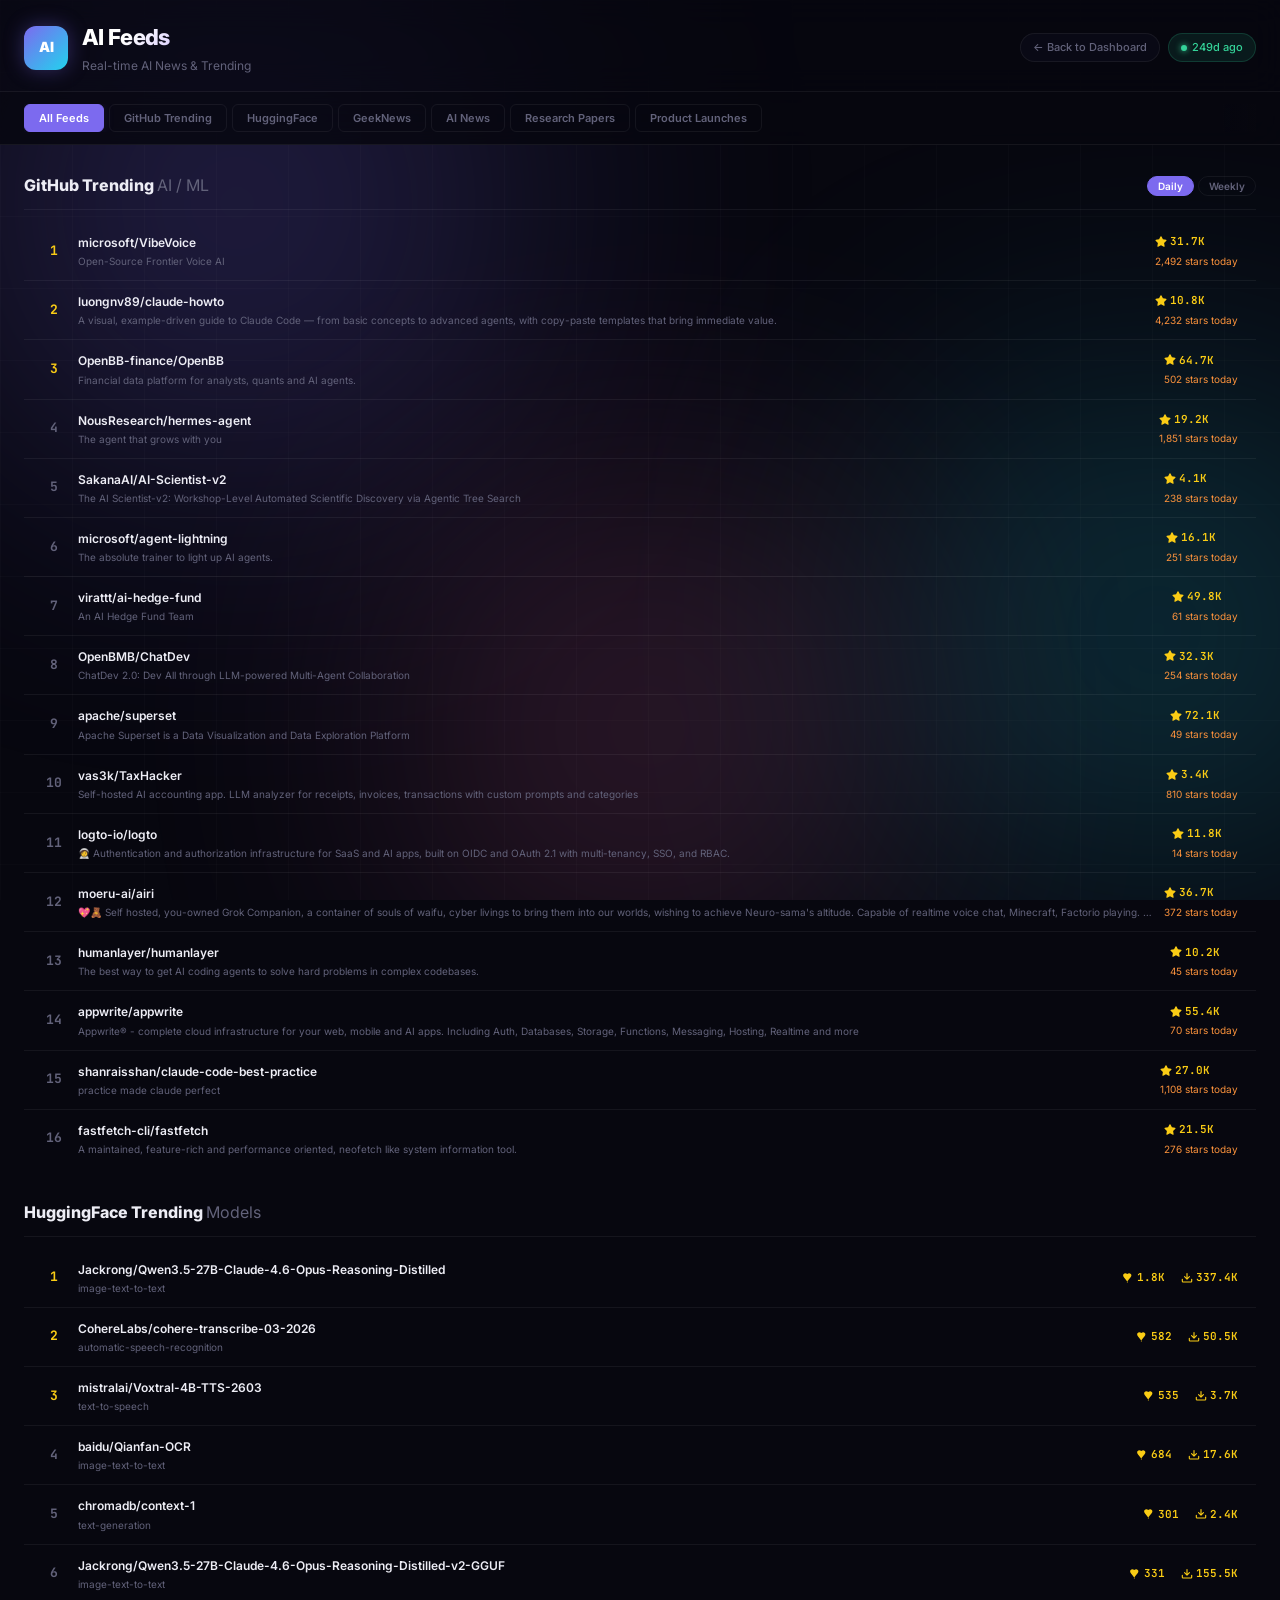
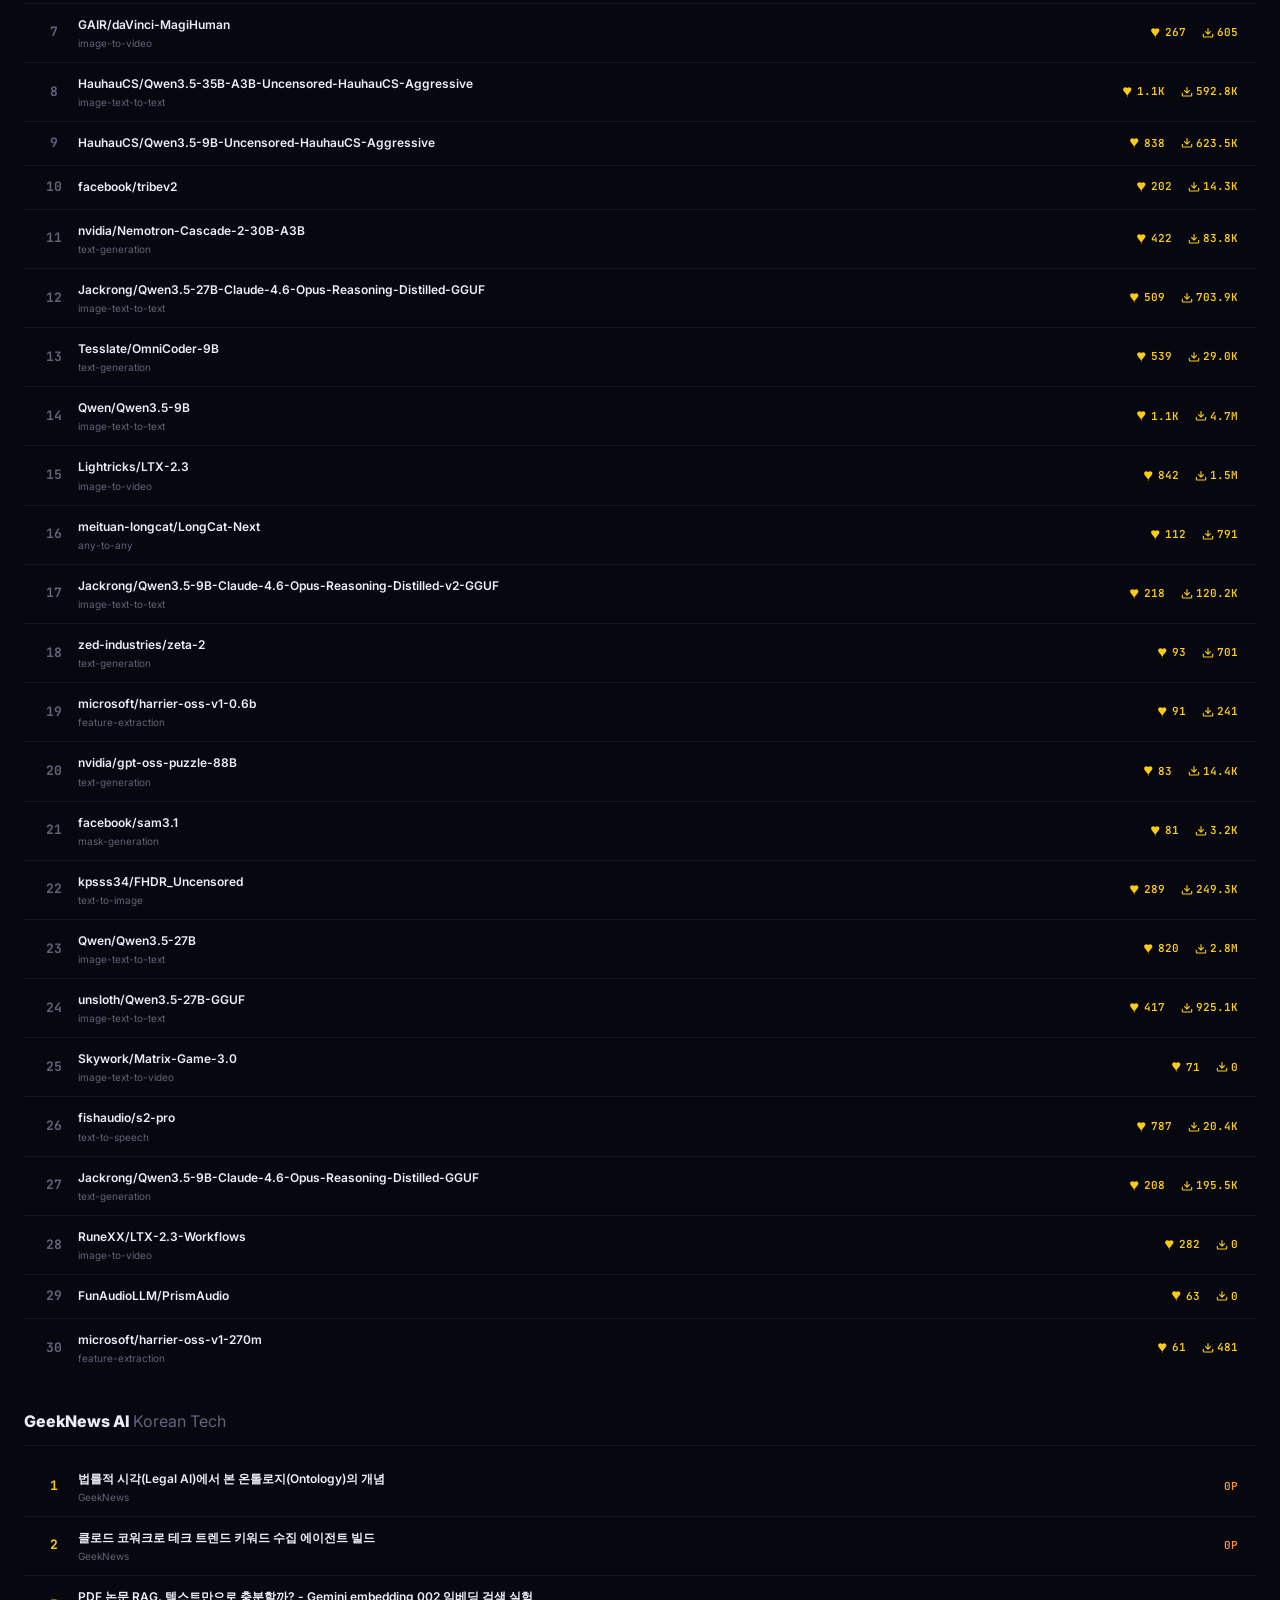
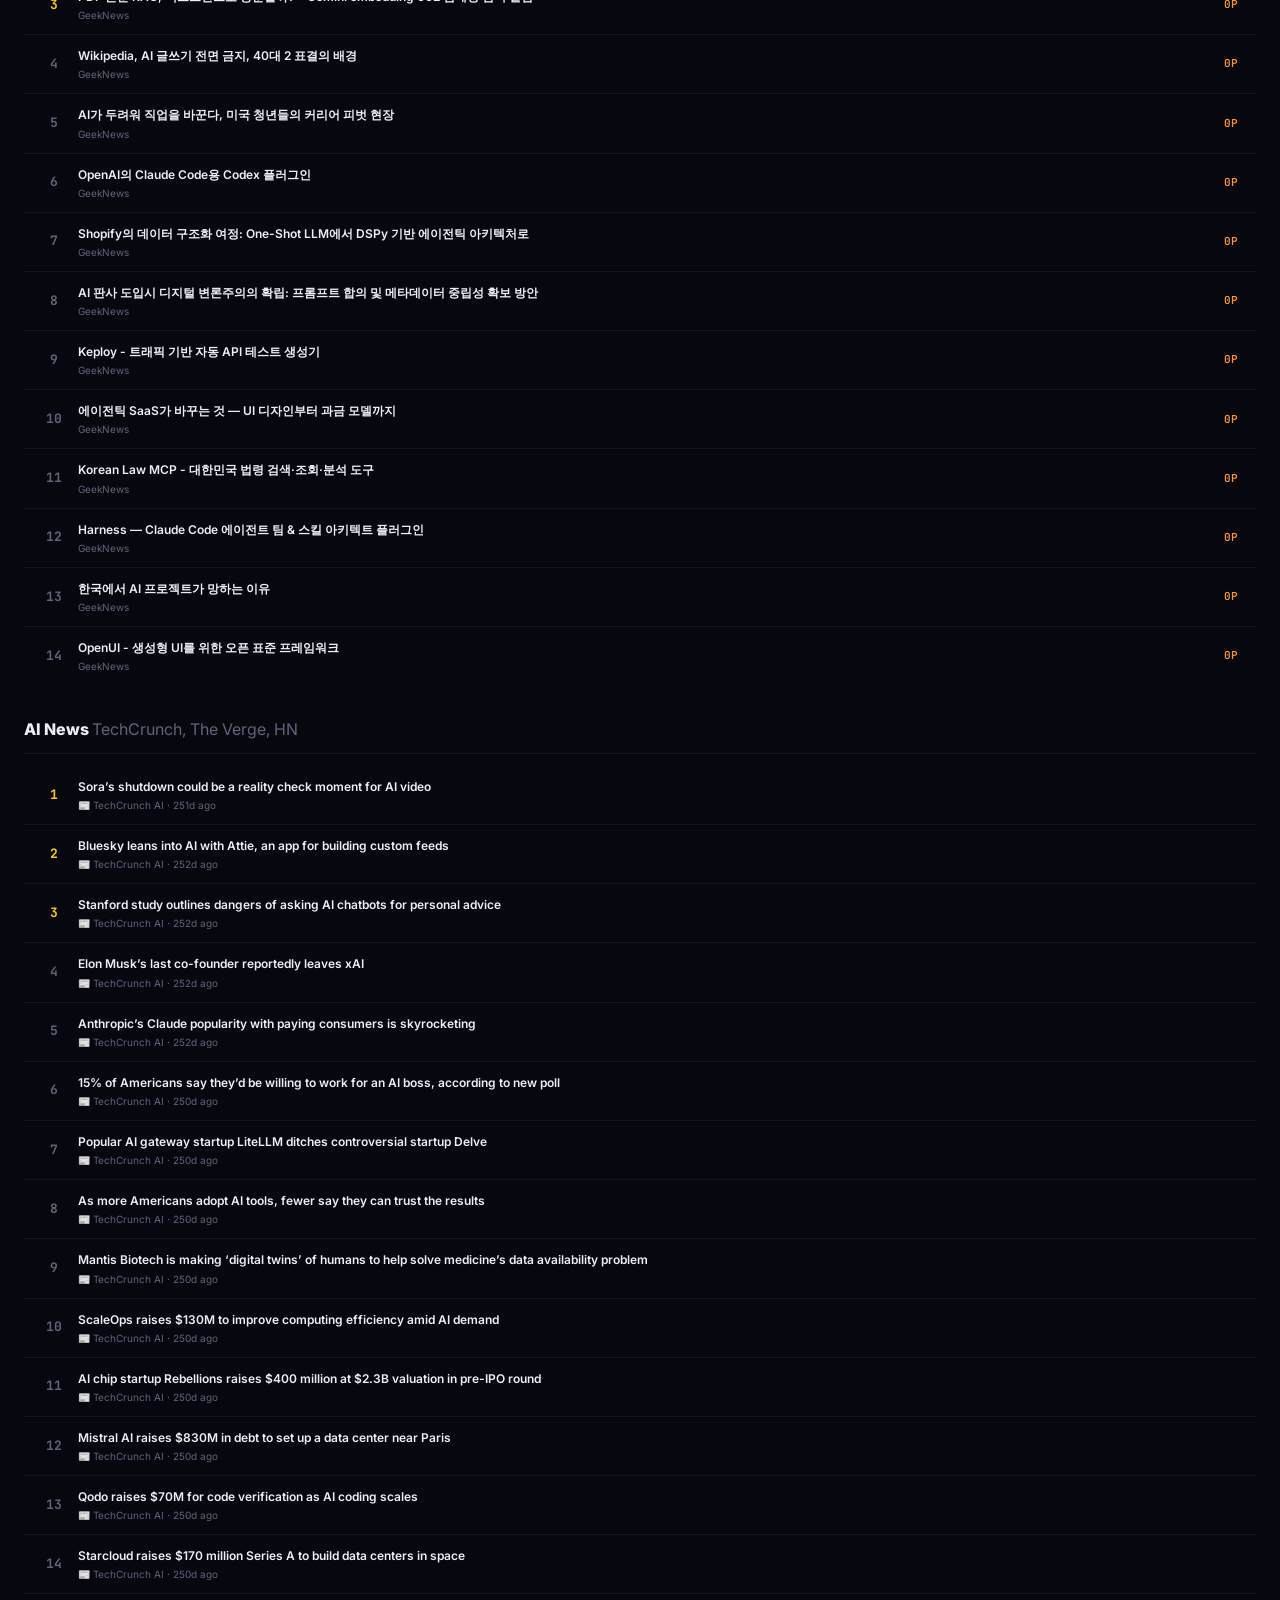
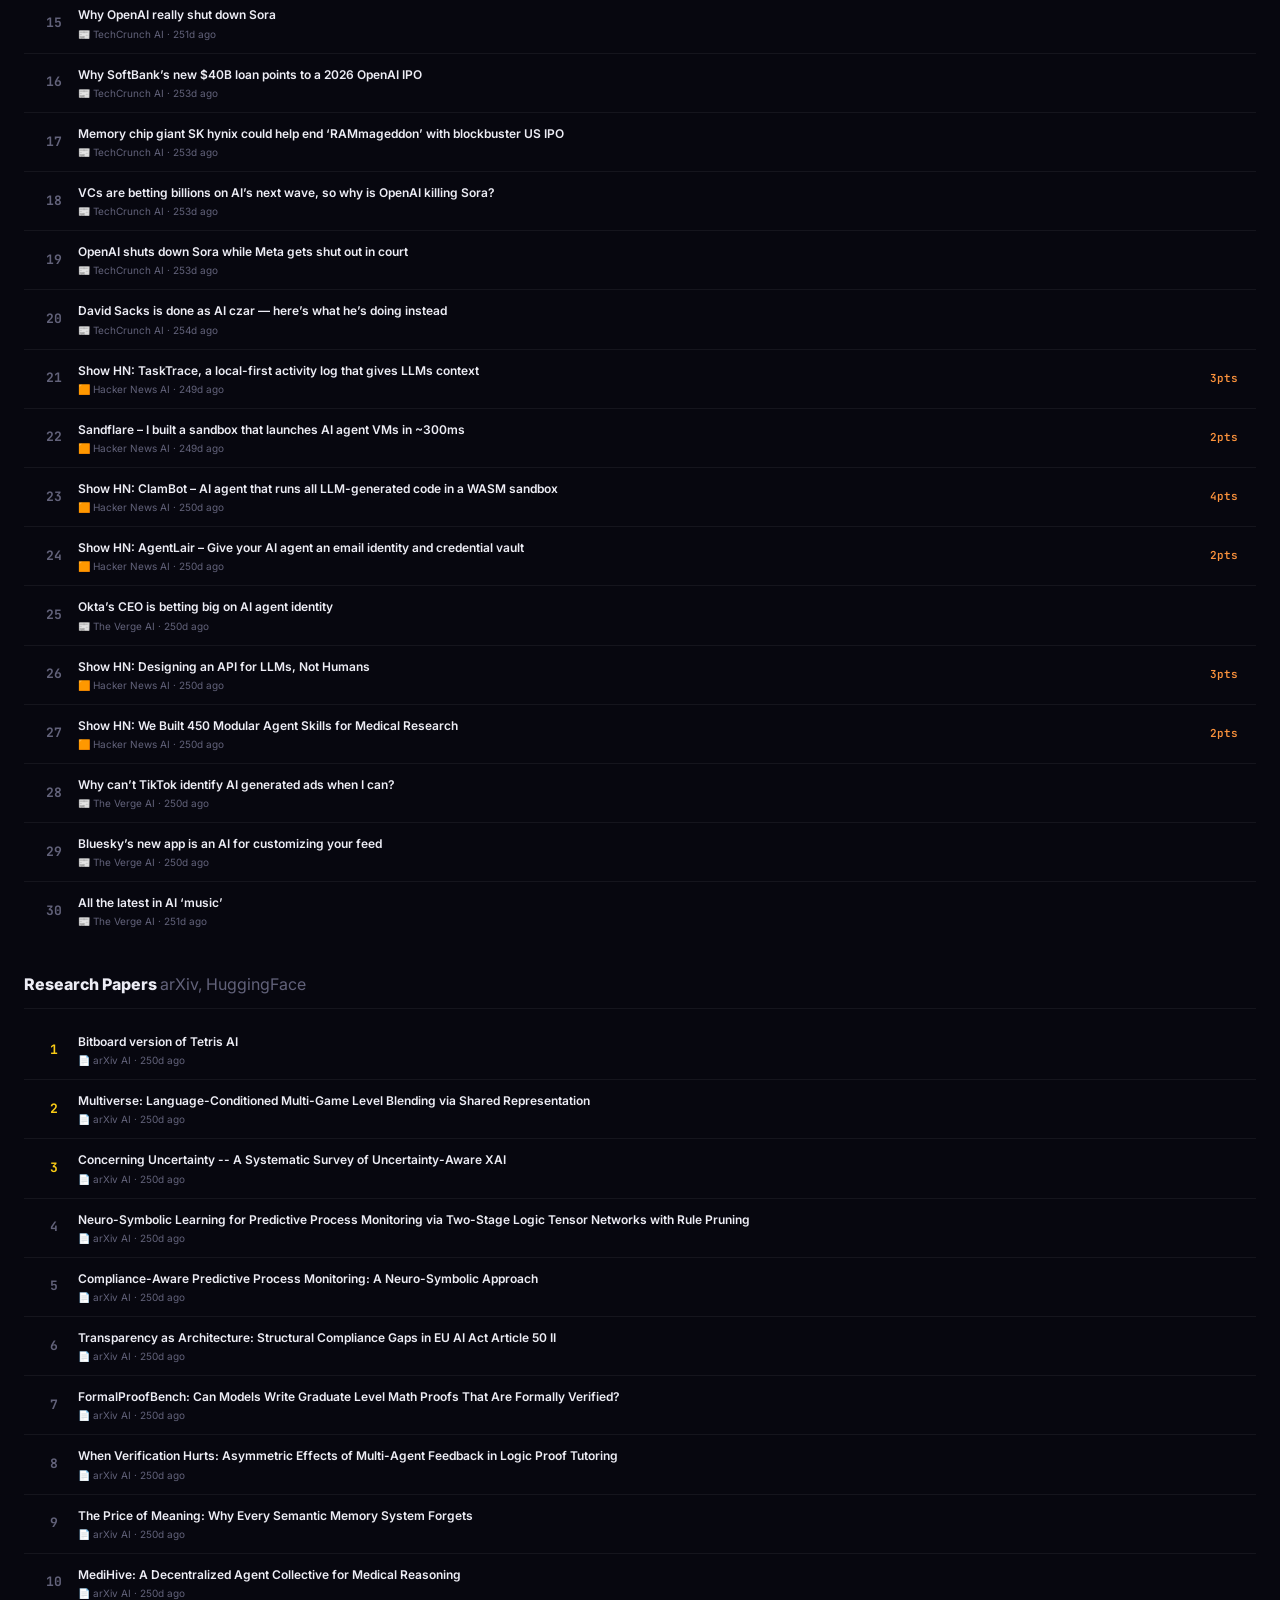
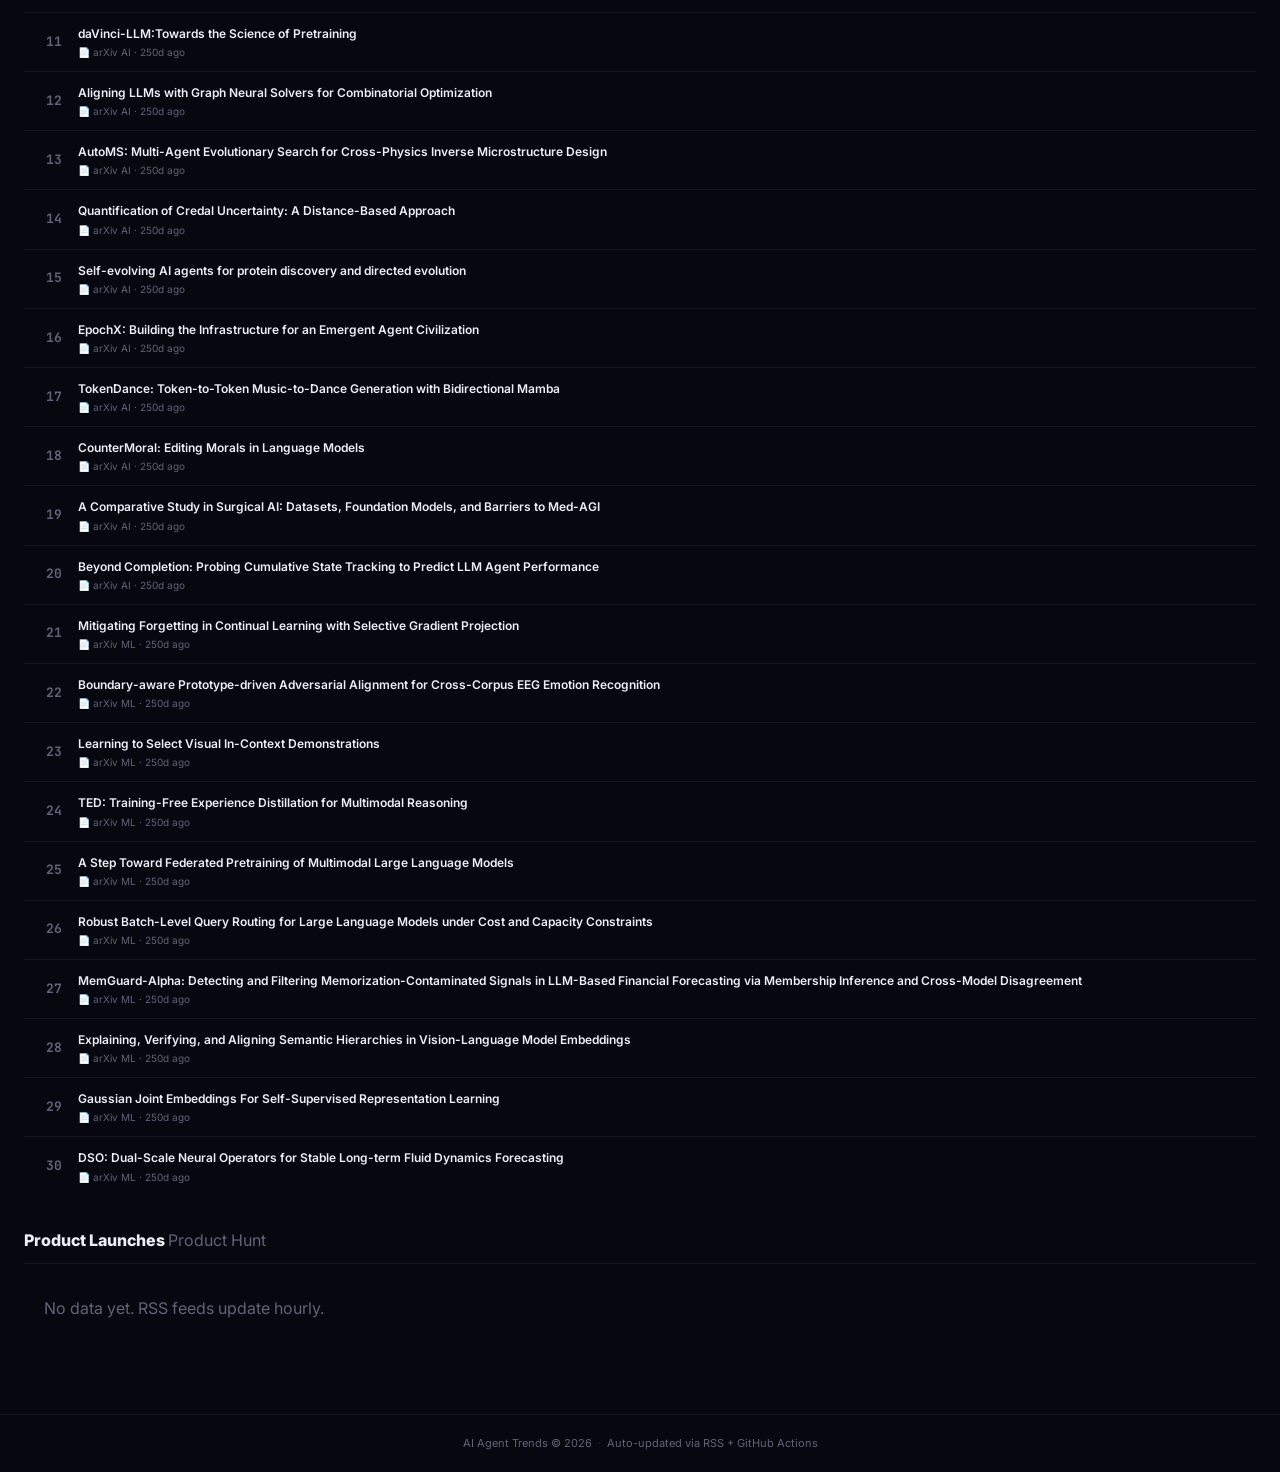
==== docs/feeds.html @ bcf8cc29 "feat: RSS-based real-time updates, feeds page, subtle hover effect 1. Card hover: replace spinning g" ====
<!DOCTYPE html>
<html lang="ko">
<head>
  <meta charset="UTF-8">
  <meta name="viewport" content="width=device-width, initial-scale=1.0">
  <title>AI Feeds — AI Agent Trends</title>
  <link rel="icon" href="data:image/svg+xml,<svg xmlns='http://www.w3.org/2000/svg' viewBox='0 0 100 100'><text y='.9em' font-size='90'>⚡</text></svg>">
  <link rel="preconnect" href="https://fonts.googleapis.com">
  <link rel="preconnect" href="https://fonts.gstatic.com" crossorigin>
  <link href="https://fonts.googleapis.com/css2?family=Inter:wght@400;500;600;700;800;900&family=JetBrains+Mono:wght@400;500;600&display=swap" rel="stylesheet">
  <link rel="stylesheet" href="assets/style.css">
</head>
<body>
  <div class="scroll-progress"></div>
  <div class="bg-effects">
    <div class="orb orb-1"></div>
    <div class="orb orb-2"></div>
    <div class="orb orb-3"></div>
    <div class="grid-overlay"></div>
  </div>

  <header class="header">
    <div class="container">
      <div class="header-inner">
        <div class="logo-group">
          <a href="./" style="text-decoration:none;display:flex;align-items:center;gap:14px">
            <div class="logo-mark"><span>AI</span></div>
            <div>
              <h1 class="logo-text">AI Feeds</h1>
              <p class="logo-sub">Real-time AI News & Trending</p>
            </div>
          </a>
        </div>
        <div class="header-badges">
          <a href="./" class="badge badge-source" style="text-decoration:none">← Back to Dashboard</a>
          <span class="badge badge-live" id="lastUpdated"><span class="live-dot"></span>Loading...</span>
        </div>
      </div>
    </div>
  </header>

  <!-- Feed Filter -->
  <section class="filter-section">
    <div class="container">
      <div class="filter-bar">
        <div class="tabs-wrap" id="feedTabs">
          <button class="tab active" data-feed="all">All Feeds</button>
          <button class="tab" data-feed="github">GitHub Trending</button>
          <button class="tab" data-feed="hf">HuggingFace</button>
          <button class="tab" data-feed="geeknews">GeekNews</button>
          <button class="tab" data-feed="news">AI News</button>
          <button class="tab" data-feed="research">Research Papers</button>
          <button class="tab" data-feed="launches">Product Launches</button>
        </div>
      </div>
    </div>
  </section>

  <main class="main-section">
    <div class="container">
      <!-- GitHub Section -->
      <section class="feed-page-section" id="sec-github">
        <div class="feed-page-header">
          <h2>GitHub Trending <span style="color:var(--text-3);font-weight:400">AI / ML</span></h2>
          <div class="feed-toggle">
            <button class="feed-btn active" id="fpGhDaily">Daily</button>
            <button class="feed-btn" id="fpGhWeekly">Weekly</button>
          </div>
        </div>
        <div class="feed-page-list" id="fpGithub"></div>
      </section>

      <!-- HuggingFace Section -->
      <section class="feed-page-section" id="sec-hf">
        <div class="feed-page-header">
          <h2>HuggingFace Trending <span style="color:var(--text-3);font-weight:400">Models</span></h2>
        </div>
        <div class="feed-page-list" id="fpHF"></div>
      </section>

      <!-- GeekNews Section -->
      <section class="feed-page-section" id="sec-geeknews">
        <div class="feed-page-header">
          <h2>GeekNews AI <span style="color:var(--text-3);font-weight:400">Korean Tech</span></h2>
        </div>
        <div class="feed-page-list" id="fpGeekNews"></div>
      </section>

      <!-- RSS: AI News -->
      <section class="feed-page-section" id="sec-news">
        <div class="feed-page-header">
          <h2>AI News <span style="color:var(--text-3);font-weight:400">TechCrunch, The Verge, HN</span></h2>
        </div>
        <div class="feed-page-list" id="fpNews"></div>
      </section>

      <!-- RSS: Research Papers -->
      <section class="feed-page-section" id="sec-research">
        <div class="feed-page-header">
          <h2>Research Papers <span style="color:var(--text-3);font-weight:400">arXiv, HuggingFace</span></h2>
        </div>
        <div class="feed-page-list" id="fpResearch"></div>
      </section>

      <!-- RSS: Product Launches -->
      <section class="feed-page-section" id="sec-launches">
        <div class="feed-page-header">
          <h2>Product Launches <span style="color:var(--text-3);font-weight:400">Product Hunt</span></h2>
        </div>
        <div class="feed-page-list" id="fpLaunches"></div>
      </section>
    </div>
  </main>

  <footer class="footer">
    <div class="container">
      <div class="footer-inner">
        <span>AI Agent Trends &copy; 2026</span>
        <span class="footer-sep">&middot;</span>
        <span>Auto-updated via RSS + GitHub Actions</span>
      </div>
    </div>
  </footer>

  <script src="assets/feeds.js"></script>
</body>
</html>
---- docs/assets/style.css ----
/* =============================================
   AI Agent Trends — 2026 Dashboard v3
   ============================================= */

:root {
  --bg:         #07070f;
  --bg-glass:   rgba(14, 14, 28, .6);
  --bg-card:    rgba(16, 16, 32, .55);
  --bg-card-h:  rgba(24, 24, 48, .65);
  --bg-surface: rgba(20, 20, 40, .5);
  --border:     rgba(255,255,255,.06);
  --border-h:   rgba(255,255,255,.13);
  --text:       #ededf5;
  --text-2:     #a0a0bb;
  --text-3:     #62627a;
  --accent:     #7c6aef;
  --accent-l:   #a78bfa;
  --accent-dim: rgba(124,106,239,.12);
  --cyan:       #22d3ee;
  --cyan-dim:   rgba(34,211,238,.10);
  --green:      #34d399;
  --green-dim:  rgba(52,211,153,.10);
  --orange:     #fb923c;
  --orange-dim: rgba(251,146,60,.10);
  --pink:       #f472b6;
  --pink-dim:   rgba(244,114,182,.10);
  --yellow:     #facc15;
  --red:        #f87171;
  --blue:       #60a5fa;
  --blue-dim:   rgba(96,165,250,.10);
  --blur:       16px;
  --r:          14px;
  --r-sm:       10px;
  --r-xs:       6px;
  --shadow:     0 8px 32px rgba(0,0,0,.35);
  --shadow-xl:  0 20px 60px rgba(0,0,0,.5);
  --ease:       cubic-bezier(.4,0,.2,1);
}

*,*::before,*::after { margin:0; padding:0; box-sizing:border-box }

body {
  font-family:'Inter',-apple-system,BlinkMacSystemFont,'Segoe UI',sans-serif;
  background:var(--bg); color:var(--text); line-height:1.6;
  -webkit-font-smoothing:antialiased;
  overflow-x:hidden;
}

.container { max-width:1360px; margin:0 auto; padding:0 24px }

/* ---- Ambient Background ---- */
.bg-effects { position:fixed; inset:0; z-index:0; pointer-events:none; overflow:hidden }
.orb {
  position:absolute; border-radius:50%; filter:blur(140px); opacity:.25;
  animation:float 25s ease-in-out infinite;
}
.orb-1 { width:550px; height:550px; background:#7c6aef; top:-8%; left:-3% }
.orb-2 { width:450px; height:450px; background:#22d3ee; top:45%; right:-8%; animation-delay:-9s }
.orb-3 { width:400px; height:400px; background:#f472b6; bottom:-3%; left:35%; animation-delay:-16s }
@keyframes float {
  0%,100% { transform:translate(0,0) scale(1) }
  33% { transform:translate(25px,-35px) scale(1.04) }
  66% { transform:translate(-18px,25px) scale(.96) }
}
.grid-overlay {
  position:absolute; inset:0;
  background-image:
    linear-gradient(rgba(255,255,255,.015) 1px,transparent 1px),
    linear-gradient(90deg,rgba(255,255,255,.015) 1px,transparent 1px);
  background-size:72px 72px;
}

/* ---- Header ---- */
.header {
  position:relative; z-index:10; padding:20px 0 16px;
  border-bottom:1px solid var(--border);
  background:rgba(7,7,15,.7); backdrop-filter:blur(var(--blur));
}
.header-inner { display:flex; align-items:center; justify-content:space-between; flex-wrap:wrap; gap:14px }
.logo-group { display:flex; align-items:center; gap:14px }
.logo-mark {
  width:44px; height:44px; border-radius:12px;
  background:linear-gradient(135deg,var(--accent),var(--cyan));
  display:grid; place-items:center;
  font-weight:900; font-size:14px; color:#fff;
  box-shadow:0 0 20px rgba(124,106,239,.35);
}
.logo-text {
  font-size:22px; font-weight:800; letter-spacing:-.03em;
  background:linear-gradient(135deg,#fff 30%,var(--accent-l));
  -webkit-background-clip:text; -webkit-text-fill-color:transparent; background-clip:text;
}
.logo-sub { font-size:12px; color:var(--text-3); margin-top:1px }
.header-right { display:flex; flex-direction:column; align-items:flex-end; gap:8px }
.header-stats { display:flex; gap:16px }
.h-stat { font-size:11px; color:var(--text-3) }
.h-stat-n {
  font-family:'JetBrains Mono',monospace; font-weight:700; font-size:14px;
  color:var(--text); margin-right:2px;
}
.header-badges { display:flex; gap:8px; flex-wrap:wrap }
.badge {
  display:inline-flex; align-items:center; gap:5px;
  padding:5px 12px; border-radius:16px; font-size:11px; font-weight:500;
  border:1px solid var(--border);
}
.badge-live { background:var(--green-dim); color:var(--green); border-color:rgba(52,211,153,.18) }
.badge-source { background:var(--bg-glass); color:var(--text-3) }
.live-dot { width:6px; height:6px; border-radius:50%; background:var(--green); box-shadow:0 0 6px var(--green); animation:pulse 2s infinite }
@keyframes pulse { 0%,100%{opacity:1} 50%{opacity:.3} }

/* ---- Stats (inline compact) ---- */
.stats-section { position:relative; z-index:10; padding:16px 0 0 }
.stats-grid { display:flex; gap:8px; flex-wrap:wrap }
.stat-card {
  background:var(--bg-glass); backdrop-filter:blur(var(--blur));
  border:1px solid var(--border); border-radius:var(--r-sm);
  padding:10px 16px; display:flex; align-items:center; gap:10px;
  transition:border-color .2s var(--ease);
}
.stat-card:hover { border-color:var(--border-h) }
.stat-icon {
  width:28px; height:28px; border-radius:7px;
  display:grid; place-items:center;
  background:var(--accent-dim); color:var(--accent-l); flex-shrink:0;
}
.stat-icon svg { width:14px; height:14px }
.star-icon { background:var(--orange-dim); color:var(--orange) }
.cat-icon { background:var(--cyan-dim); color:var(--cyan) }
.trend-icon { background:var(--pink-dim); color:var(--pink) }
.stat-number {
  font-size:18px; font-weight:800;
  font-family:'JetBrains Mono',monospace;
  color:var(--text);
}
.stat-label { font-size:10px; color:var(--text-3); text-transform:uppercase; letter-spacing:.3px }

/* ---- Highlights + Topics ---- */
.highlights-section { position:relative; z-index:10; padding:20px 0 8px }

.topic-pills {
  display:flex; gap:6px; flex-wrap:wrap; margin-bottom:14px;
}
.topic-pill {
  padding:5px 12px; border-radius:14px;
  background:var(--bg-glass); border:1px solid var(--border);
  font-size:11px; font-weight:600; color:var(--text-2);
  cursor:pointer; transition:all .15s var(--ease);
  text-decoration:none;
}
.topic-pill:hover { background:var(--accent-dim); color:var(--accent-l); border-color:rgba(124,106,239,.3) }
.topic-pill .pill-hash { color:var(--accent-l); margin-right:2px }

.highlights-grid {
  display:grid; grid-template-columns:repeat(auto-fill,minmax(260px,1fr)); gap:8px;
}
.highlight-card {
  display:flex; align-items:center; gap:12px;
  padding:12px 16px; background:var(--bg-card); border:1px solid var(--border);
  border-radius:var(--r-sm); text-decoration:none; color:inherit;
  transition:all .2s var(--ease); position:relative; overflow:hidden;
}
.highlight-card::before {
  content:''; position:absolute; left:0; top:0; bottom:0; width:3px;
  border-radius:0 2px 2px 0;
}
.highlight-card.hl-hot::before { background:var(--orange) }
.highlight-card.hl-new::before { background:var(--green) }
.highlight-card.hl-surge::before { background:var(--accent) }
.highlight-card:hover { background:var(--bg-card-h); border-color:var(--border-h); transform:translateY(-1px) }
.hl-icon {
  width:36px; height:36px; border-radius:8px;
  display:grid; place-items:center; font-size:18px; flex-shrink:0;
}
.hl-hot .hl-icon { background:var(--orange-dim) }
.hl-new .hl-icon { background:var(--green-dim) }
.hl-surge .hl-icon { background:var(--accent-dim) }
.hl-info { flex:1; min-width:0 }
.hl-title { font-size:12px; font-weight:700; white-space:nowrap; overflow:hidden; text-overflow:ellipsis }
.hl-sub { font-size:10px; color:var(--text-3); margin-top:1px }
.hl-stat {
  font-family:'JetBrains Mono',monospace; font-size:11px;
  font-weight:700; white-space:nowrap; flex-shrink:0;
}
.hl-stat.hot { color:var(--orange) }
.hl-stat.green { color:var(--green) }

/* Freshness indicator */
.freshness { display:inline-block; width:6px; height:6px; border-radius:50%; margin-right:3px; vertical-align:middle }
.freshness-hot { background:var(--green); box-shadow:0 0 4px var(--green) }
.freshness-warm { background:var(--yellow) }
.freshness-cold { background:var(--text-3) }

/* ---- Filter Bar ---- */
.filter-section {
  position:sticky; top:0; z-index:100;
  padding:12px 0; background:rgba(7,7,15,.82);
  backdrop-filter:blur(20px); border-bottom:1px solid var(--border);
}
.filter-bar { display:flex; align-items:center; gap:10px; position:relative }
.filter-bar::after {
  content:''; position:absolute; right:0; top:0; bottom:0; width:36px;
  background:linear-gradient(90deg,transparent,rgba(7,7,15,.82));
  pointer-events:none; z-index:1;
}
.search-wrap { position:relative; flex:0 0 220px }
.search-icon {
  position:absolute; left:10px; top:50%; transform:translateY(-50%);
  width:15px; height:15px; color:var(--text-3); pointer-events:none;
}
.search-wrap input {
  width:100%; padding:8px 12px 8px 34px;
  background:var(--bg-glass); border:1px solid var(--border); border-radius:var(--r-xs);
  color:var(--text); font-size:12px; font-family:inherit; outline:none;
  transition:border-color .2s var(--ease), box-shadow .2s var(--ease);
}
.search-wrap input:focus { border-color:var(--accent); box-shadow:0 0 0 2px var(--accent-dim) }
.search-wrap input::placeholder { color:var(--text-3) }

.sort-select {
  padding:8px 28px 8px 10px;
  background:var(--bg-glass) url("data:image/svg+xml,%3Csvg xmlns='http://www.w3.org/2000/svg' width='10' height='10' viewBox='0 0 24 24' fill='none' stroke='%239898b8' stroke-width='2.5'%3E%3Cpath d='m6 9 6 6 6-6'/%3E%3C/svg%3E") no-repeat right 8px center;
  border:1px solid var(--border); border-radius:var(--r-xs);
  color:var(--text-2); font-size:11px; font-weight:600; font-family:inherit;
  cursor:pointer; appearance:none; -webkit-appearance:none;
  transition:border-color .2s var(--ease); flex-shrink:0;
}
.sort-select:focus { border-color:var(--accent); outline:none }
.sort-select option { background:var(--bg); color:var(--text) }

.tabs-wrap {
  display:flex; gap:5px; overflow-x:auto; flex:1;
  scrollbar-width:none; -ms-overflow-style:none; padding-right:36px;
}
.tabs-wrap::-webkit-scrollbar { display:none }
.tab {
  padding:6px 14px; background:transparent;
  border:1px solid var(--border); border-radius:var(--r-xs);
  color:var(--text-3); font-size:11px; font-weight:600; font-family:inherit;
  cursor:pointer; white-space:nowrap; transition:all .2s var(--ease);
}
.tab:hover { background:var(--bg-glass); color:var(--text-2); border-color:var(--border-h) }
.tab.active {
  background:var(--accent); color:#fff; border-color:var(--accent);
  box-shadow:0 0 12px var(--accent-dim);
}

/* ---- Tool Cards ---- */
.main-section { position:relative; z-index:10; padding:28px 0 40px }
.tools-grid {
  display:grid; grid-template-columns:repeat(auto-fill,minmax(300px,1fr)); gap:10px;
}
.tool-card {
  background:var(--bg-card); backdrop-filter:blur(var(--blur));
  border:1px solid var(--border); border-radius:var(--r-sm);
  padding:16px 18px; cursor:pointer; position:relative; overflow:hidden;
  transition:all .25s var(--ease);
  display:flex; flex-direction:column;
}
.tool-card::before {
  content:''; position:absolute; top:0; left:0; right:0; height:2px;
  background:linear-gradient(90deg,var(--accent),var(--cyan));
  opacity:0; transition:opacity .25s var(--ease);
}
.tool-card:hover {
  border-color:var(--border-h); transform:translateY(-3px); box-shadow:var(--shadow);
}
.tool-card:hover::before { opacity:1 }

.card-top { display:flex; align-items:center; justify-content:space-between; margin-bottom:8px }
.card-cat {
  display:inline-flex; align-items:center; gap:4px;
  padding:3px 9px; border-radius:14px; font-size:10px; font-weight:600; letter-spacing:.2px;
}
.card-score {
  font-family:'JetBrains Mono',monospace; font-size:11px; font-weight:700;
  padding:2px 8px; border-radius:14px;
}
.s-high { background:var(--green-dim); color:var(--green) }
.s-mid { background:var(--orange-dim); color:var(--orange) }
.s-low { background:var(--cyan-dim); color:var(--cyan) }

.card-name { font-size:15px; font-weight:800; letter-spacing:-.01em; margin-bottom:4px }
.card-desc {
  font-size:12px; color:var(--text-2); line-height:1.55;
  display:-webkit-box; -webkit-line-clamp:3; -webkit-box-orient:vertical; overflow:hidden;
  margin-bottom:12px; flex:1;
}
.card-pricing {
  font-size:10px; color:var(--green); margin-bottom:8px;
  font-family:'JetBrains Mono',monospace; font-weight:500;
  padding:4px 8px; background:var(--green-dim); border-radius:var(--r-xs);
  display:inline-block;
}
.card-meta { display:flex; align-items:center; gap:10px; margin-bottom:10px; flex-wrap:wrap }
.meta-item {
  display:inline-flex; align-items:center; gap:3px;
  font-size:11px; color:var(--text-3);
}
.meta-item svg { width:12px; height:12px }
.meta-item.stars-item { color:var(--yellow); font-weight:600 }
.card-tags { display:flex; flex-wrap:wrap; gap:4px }
.tag {
  padding:2px 8px; border-radius:14px;
  background:rgba(255,255,255,.04); border:1px solid rgba(255,255,255,.04);
  font-size:10px; color:var(--text-3);
}

/* Card has-article indicator */
.card-article-dot {
  width:5px; height:5px; border-radius:50%; background:var(--accent-l);
  display:inline-block; margin-left:5px; vertical-align:middle;
  box-shadow:0 0 6px var(--accent);
}

/* ---- Category Colors ---- */
.cat-coding-agents { background:var(--accent-dim); color:var(--accent-l) }
.cat-nocode-builders { background:var(--green-dim); color:var(--green) }
.cat-workflow-automation { background:var(--orange-dim); color:var(--orange) }
.cat-image-generation { background:var(--pink-dim); color:var(--pink) }
.cat-local-llm { background:var(--blue-dim); color:var(--blue) }
.cat-agent-frameworks { background:rgba(251,146,60,.10); color:var(--orange) }
.cat-browser-automation { background:var(--cyan-dim); color:var(--cyan) }
.cat-ai-protocols { background:rgba(250,204,21,.10); color:var(--yellow) }
.cat-observability { background:rgba(168,85,247,.10); color:#c084fc }
.cat-video-generation { background:rgba(239,68,68,.10); color:#f87171 }
.cat-cloud-ai-ide { background:rgba(96,165,250,.10); color:var(--blue) }
.cat-voice-music-ai { background:rgba(52,211,153,.10); color:var(--green) }
.cat-ai-search { background:rgba(251,191,36,.10); color:#fbbf24 }
.cat-design-ai { background:var(--pink-dim); color:var(--pink) }

/* ---- Trending Feeds ---- */
.feed-section { position:relative; z-index:10; padding:0 0 48px }
.feed-columns { display:grid; grid-template-columns:1fr 1fr; gap:14px }
.feed-columns.three-col { grid-template-columns:1fr 1fr 1fr }
.feed-column {
  background:var(--bg-glass); backdrop-filter:blur(var(--blur));
  border:1px solid var(--border); border-radius:var(--r); overflow:hidden;
}
.feed-header {
  display:flex; align-items:center; justify-content:space-between;
  padding:14px 18px; border-bottom:1px solid var(--border);
}
.feed-header h2 { font-size:14px; font-weight:700 }
.feed-toggle { display:flex; gap:4px }
.feed-btn {
  padding:3px 10px; border-radius:10px; border:1px solid var(--border);
  background:transparent; color:var(--text-3); font-size:10px; font-weight:600;
  font-family:inherit; cursor:pointer; transition:all .15s var(--ease);
}
.feed-btn:hover { background:var(--bg-surface); color:var(--text-2) }
.feed-btn.active { background:var(--accent); color:#fff; border-color:var(--accent) }
.feed-badge {
  padding:3px 9px; border-radius:14px;
  background:var(--accent-dim); color:var(--accent-l);
  font-size:10px; font-weight:600;
}
.feed-list { max-height:480px; overflow-y:auto; scrollbar-width:thin; scrollbar-color:var(--border) transparent }
.feed-list::-webkit-scrollbar { width:3px }
.feed-list::-webkit-scrollbar-thumb { background:var(--border); border-radius:3px }
.feed-item {
  display:flex; align-items:center; gap:12px;
  padding:11px 18px; border-bottom:1px solid var(--border);
  text-decoration:none; color:inherit; transition:background .15s var(--ease);
}
.feed-item:last-child { border-bottom:none }
.feed-item:hover { background:rgba(255,255,255,.025) }
.feed-rank {
  font-family:'JetBrains Mono',monospace;
  font-size:13px; font-weight:700; color:var(--text-3);
  min-width:24px; text-align:center;
}
.feed-rank.gold { color:var(--yellow) }
.feed-info { flex:1; min-width:0 }
.feed-name { font-size:12px; font-weight:600; white-space:nowrap; overflow:hidden; text-overflow:ellipsis }
.feed-desc { font-size:10px; color:var(--text-3); white-space:nowrap; overflow:hidden; text-overflow:ellipsis; margin-top:1px }
.feed-stat {
  font-family:'JetBrains Mono',monospace;
  font-size:11px; font-weight:600; color:var(--yellow); white-space:nowrap;
  display:flex; align-items:center; gap:3px;
}
.feed-stat svg { width:11px; height:11px }

/* Category Trending */
.cat-trending-section { margin-top:20px }
.cat-trending-group { margin-bottom:14px }
.cat-trending-title {
  font-size:13px; font-weight:700; margin-bottom:8px;
  display:flex; align-items:center; gap:8px;
}
.cat-trending-list { display:grid; grid-template-columns:repeat(auto-fill,minmax(340px,1fr)); gap:6px }

/* ---- Modal ---- */
.modal-backdrop {
  position:fixed; inset:0; z-index:1000;
  background:rgba(0,0,0,.65); backdrop-filter:blur(6px);
  display:flex; align-items:flex-end; justify-content:center;
  opacity:0; pointer-events:none; transition:opacity .25s var(--ease);
}
.modal-backdrop.open { opacity:1; pointer-events:auto }
.modal-backdrop.open .modal-sheet { transform:translateY(0) }
.modal-sheet {
  background:linear-gradient(180deg,rgba(16,16,32,.97),rgba(10,10,22,.98));
  backdrop-filter:blur(32px);
  border:1px solid var(--border); border-radius:20px 20px 0 0;
  width:100%; max-width:780px; max-height:88vh; overflow-y:auto;
  position:relative; transform:translateY(100%);
  transition:transform .35s var(--ease);
  scrollbar-width:thin; scrollbar-color:var(--border) transparent;
}
.modal-handle { width:36px; height:3px; border-radius:2px; background:var(--border-h); margin:10px auto 0 }
.modal-x {
  position:absolute; top:14px; right:14px;
  width:32px; height:32px; border-radius:50%;
  background:var(--bg-surface); border:1px solid var(--border);
  color:var(--text-3); cursor:pointer;
  display:grid; place-items:center;
  transition:all .15s var(--ease); z-index:10;
}
.modal-x svg { width:16px; height:16px }
.modal-x:hover { background:var(--border-h); color:var(--text) }
.modal-body { padding:24px 28px 36px }
.modal-title { font-size:24px; font-weight:900; letter-spacing:-.02em; margin-bottom:6px }
.modal-desc { font-size:13px; color:var(--text-2); line-height:1.6 }
.modal-links { display:flex; gap:8px; margin:16px 0 20px; flex-wrap:wrap }
.m-link {
  display:inline-flex; align-items:center; gap:6px;
  padding:8px 16px; border-radius:var(--r-xs);
  font-size:12px; font-weight:600; text-decoration:none;
  transition:all .15s var(--ease);
}
.m-link svg { width:14px; height:14px }
.m-link-gh { background:rgba(255,255,255,.06); color:var(--text); border:1px solid var(--border) }
.m-link-gh:hover { background:rgba(255,255,255,.1); border-color:var(--border-h) }
.m-link-web {
  background:linear-gradient(135deg,var(--accent),#6c5ce7);
  color:#fff; border:none; box-shadow:0 2px 12px var(--accent-dim);
}
.m-link-web:hover { filter:brightness(1.1); transform:translateY(-1px) }
.modal-stats-row { display:grid; grid-template-columns:repeat(3,1fr); gap:8px; margin-bottom:20px }
.m-stat {
  background:var(--bg-surface); border-radius:var(--r-xs);
  padding:12px; text-align:center; border:1px solid var(--border);
}
.m-stat-val {
  font-size:18px; font-weight:800;
  font-family:'JetBrains Mono',monospace;
  background:linear-gradient(135deg,#fff,var(--accent-l));
  -webkit-background-clip:text; -webkit-text-fill-color:transparent; background-clip:text;
}
.m-stat-lbl { font-size:10px; color:var(--text-3); margin-top:1px; text-transform:uppercase; letter-spacing:.3px }
.m-section { margin-bottom:20px }
.m-section-title {
  font-size:12px; font-weight:700; color:var(--text-3);
  text-transform:uppercase; letter-spacing:.6px;
  margin-bottom:10px; padding-bottom:7px; border-bottom:1px solid var(--border);
}
.feature-grid { list-style:none; display:grid; grid-template-columns:1fr 1fr; gap:6px }
.feature-grid li {
  font-size:12px; color:var(--text-2); padding:6px 10px 6px 24px;
  position:relative; background:var(--bg-surface); border-radius:var(--r-xs);
  border:1px solid var(--border);
}
.feature-grid li::before {
  content:''; position:absolute; left:10px; top:11px;
  width:6px; height:6px; border-radius:50%; background:var(--green); opacity:.6;
}
.code-block {
  background:#080812; border:1px solid var(--border); border-radius:var(--r-sm);
  padding:14px 16px; overflow-x:auto;
}
.code-block pre {
  font-family:'JetBrains Mono',monospace; font-size:12px;
  color:var(--text-2); line-height:1.7; white-space:pre-wrap; word-break:break-all;
}
.code-block .comment { color:var(--text-3) }
.code-block .cmd { color:var(--cyan) }

/* ---- Mini Benchmark (modal) ---- */
.mini-bench {
  background:var(--bg-surface); border:1px solid var(--border);
  border-radius:var(--r-sm); padding:12px; margin-bottom:8px;
}
.bench-source {
  font-size:10px; color:var(--accent-l); text-decoration:none;
  padding:3px 8px; background:var(--accent-dim); border-radius:10px;
}
.bench-source:hover { background:rgba(124,106,239,.2) }
.bench-table { width:100%; border-collapse:collapse }
.bench-table th {
  text-align:left; padding:6px 10px; font-size:9px; font-weight:700;
  color:var(--text-3); text-transform:uppercase; letter-spacing:.4px;
  border-bottom:1px solid var(--border); background:rgba(0,0,0,.15);
}
.bench-table td { padding:6px 10px; font-size:11px; border-bottom:1px solid var(--border) }
.bench-table tr:last-child td { border-bottom:none }
.bench-table tr:hover td { background:rgba(255,255,255,.015) }
.bench-table .rank-cell { font-family:'JetBrains Mono',monospace; font-weight:700; color:var(--text-3); width:28px }
.bench-table .rank-cell.top { color:var(--yellow) }
.bench-table .score-cell { font-family:'JetBrains Mono',monospace; font-weight:600; color:var(--green) }
.bench-table .org-cell { color:var(--text-3); font-size:10px }

/* ---- Article in Modal ---- */
.article-body { padding-top:16px }
.article-body h2 {
  font-size:16px; font-weight:800; color:var(--text);
  margin:24px 0 10px; padding-top:14px; border-top:1px solid var(--border);
}
.article-body h2:first-child { border-top:none; margin-top:0; padding-top:0 }
.article-body p { font-size:13px; color:var(--text-2); line-height:1.7; margin-bottom:10px }
.article-body strong { color:var(--text); font-weight:600 }
.article-body ul { list-style:none; margin:6px 0 10px }
.article-body li {
  font-size:12px; color:var(--text-2); line-height:1.6;
  padding:3px 0 3px 16px; position:relative;
}
.article-body li::before {
  content:''; position:absolute; left:0; top:10px;
  width:5px; height:5px; border-radius:50%; background:var(--accent); opacity:.5;
}
.article-body pre {
  background:#080812; border:1px solid var(--border); border-radius:var(--r-sm);
  padding:12px 14px; overflow-x:auto; margin:6px 0 10px;
  font-family:'JetBrains Mono',monospace; font-size:11px;
  color:var(--text-2); line-height:1.65;
}
.article-body code {
  font-family:'JetBrains Mono',monospace; font-size:11px;
  background:rgba(255,255,255,.06); padding:1px 5px; border-radius:3px;
  color:var(--cyan);
}
.article-meta {
  display:flex; align-items:center; gap:10px; margin:8px 0 14px;
  padding:10px 0; border-bottom:1px solid var(--border);
}
.article-meta-item { display:flex; align-items:center; gap:3px; font-size:11px; color:var(--text-3) }

/* ---- Footer ---- */
.footer {
  position:relative; z-index:10;
  border-top:1px solid var(--border); padding:20px 0;
}
.footer-inner {
  display:flex; align-items:center; justify-content:center; gap:6px;
  font-size:11px; color:var(--text-3); flex-wrap:wrap;
}
.footer-sep { opacity:.3 }

/* ---- Utilities ---- */
.placeholder-loader {
  display:flex; flex-direction:column; align-items:center;
  justify-content:center; gap:10px;
  padding:48px 0; color:var(--text-3); font-size:12px;
}
.placeholder-loader.small { padding:24px 0 }
.loader-spinner {
  width:24px; height:24px; border-radius:50%;
  border:2px solid var(--border); border-top-color:var(--accent);
  animation:spin .7s linear infinite;
}
@keyframes spin { to { transform:rotate(360deg) } }
.no-results { text-align:center; padding:64px 20px; color:var(--text-3); grid-column:1/-1 }
.no-results h3 { font-size:16px; color:var(--text-2); margin-bottom:4px }

/* Card appear animation */
@keyframes fadeUp {
  from { opacity:0; transform:translateY(12px) }
  to { opacity:1; transform:translateY(0) }
}
.tool-card { animation:fadeUp .35s var(--ease) both }
.tool-card:nth-child(1){animation-delay:.02s}
.tool-card:nth-child(2){animation-delay:.04s}
.tool-card:nth-child(3){animation-delay:.06s}
.tool-card:nth-child(4){animation-delay:.08s}
.tool-card:nth-child(5){animation-delay:.10s}
.tool-card:nth-child(6){animation-delay:.12s}
.tool-card:nth-child(n+7){animation-delay:.14s}

/* ---- Responsive ---- */
@media(max-width:1024px) {
  .stats-grid { grid-template-columns:repeat(4,1fr); gap:8px }
}
@media(max-width:1024px) {
  .feed-columns.three-col { grid-template-columns:1fr 1fr }
}
@media(max-width:900px) {
  .feed-columns, .feed-columns.three-col { grid-template-columns:1fr }
}
@media(max-width:768px) {
  .header-inner { flex-direction:column; align-items:flex-start }
  .header-right { align-items:flex-start }
  .header-stats { flex-wrap:wrap; gap:10px }
  .stats-grid { grid-template-columns:repeat(2,1fr) }
  .filter-bar { flex-direction:column; align-items:stretch; gap:8px }
  .search-wrap { flex:none }
  .sort-select { width:100% }
  .tools-grid { grid-template-columns:1fr }
  .cat-trending-list { grid-template-columns:1fr }
  .modal-sheet { max-width:100%; border-radius:16px 16px 0 0 }
  .modal-body { padding:20px 18px 28px }
  .feature-grid { grid-template-columns:1fr }
  .modal-stats-row { grid-template-columns:1fr 1fr }
}
@media(max-width:480px) {
  .container { padding:0 14px }
  .stat-number { font-size:20px }
  .tool-card { padding:16px }
}

/* ---- Scrollbar ---- */
::-webkit-scrollbar { width:5px }
::-webkit-scrollbar-track { background:transparent }
::-webkit-scrollbar-thumb { background:var(--border); border-radius:3px }
::-webkit-scrollbar-thumb:hover { background:var(--border-h) }

/* ---- Feed Page ---- */
.feed-page-section { margin-bottom:32px }
.feed-page-header {
  display:flex; align-items:center; justify-content:space-between;
  margin-bottom:12px; padding-bottom:10px; border-bottom:1px solid var(--border);
}
.feed-page-header h2 { font-size:16px; font-weight:800 }
.feed-page-list { max-height:none }
.view-all-link {
  display:inline-flex; align-items:center; gap:4px;
  font-size:11px; font-weight:600; color:var(--accent-l);
  text-decoration:none; padding:4px 10px;
  border-radius:var(--r-xs); transition:all .15s var(--ease);
}
.view-all-link:hover { background:var(--accent-dim) }

/* ---- Focus ---- */
:focus-visible { outline:2px solid var(--accent); outline-offset:2px }

/* ========== INTERACTIVE 2026 EFFECTS ========== */

/* ---- Cursor Spotlight (follows mouse on card grid) ---- */
.tools-grid { position:relative }
.cursor-glow {
  position:fixed; width:400px; height:400px; border-radius:50%;
  background:radial-gradient(circle,rgba(124,106,239,.08) 0%,transparent 70%);
  pointer-events:none; z-index:5; transform:translate(-50%,-50%);
  transition:opacity .3s; opacity:0;
}
.tools-grid:hover ~ .cursor-glow,
.cursor-glow.visible { opacity:1 }

/* ---- Card 3D Tilt ---- */
.tool-card {
  transform-style:preserve-3d; perspective:800px;
  --rx:0deg; --ry:0deg;
  transform:rotateX(var(--rx)) rotateY(var(--ry));
}
.tool-card:hover { transition:transform .1s linear, border-color .25s, box-shadow .25s }
.tool-card .card-name,
.tool-card .card-score { transform:translateZ(20px) }

/* ---- Subtle shimmer ripple on hover ---- */
.tool-card::after {
  content:''; position:absolute; inset:0; border-radius:inherit; z-index:0;
  background:
    radial-gradient(ellipse 120% 80% at var(--mx, 50%) var(--my, 50%),
      rgba(124,106,239,.06) 0%, transparent 60%);
  opacity:0; transition:opacity .4s var(--ease);
  pointer-events:none;
}
.tool-card:hover::after { opacity:1 }
/* soft border glow instead of spinning */
.tool-card:hover {
  border-color:rgba(124,106,239,.2);
  box-shadow:0 0 20px rgba(124,106,239,.06), var(--shadow);
}

/* ---- Scroll-Driven Section Reveals ---- */
@supports(animation-timeline:view()) {
  .stat-card, .highlight-card, .feed-column, .cat-trending-group {
    animation:scrollReveal linear both;
    animation-timeline:view();
    animation-range:entry 0% entry 30%;
  }
  @keyframes scrollReveal {
    from { opacity:0; transform:translateY(20px) }
    to { opacity:1; transform:translateY(0) }
  }
}

/* ---- Scroll Progress Bar ---- */
.scroll-progress {
  position:fixed; top:0; left:0; height:2px; z-index:200;
  background:linear-gradient(90deg,var(--accent),var(--cyan),var(--pink));
  transform-origin:left;
  animation:scaleProgress linear;
  animation-timeline:scroll(root);
}
@keyframes scaleProgress { from{transform:scaleX(0)} to{transform:scaleX(1)} }

/* ---- Stat Counter Animate ---- */
.stat-number {
  transition:all .3s var(--ease);
}
.stat-number.counting {
  animation:countPulse .5s var(--ease);
}
@keyframes countPulse {
  0% { transform:scale(1) }
  50% { transform:scale(1.15) }
  100% { transform:scale(1) }
}

/* ---- Skeleton Loading ---- */
.skeleton {
  background:linear-gradient(90deg,var(--bg-surface) 25%,rgba(255,255,255,.04) 50%,var(--bg-surface) 75%);
  background-size:200% 100%;
  animation:shimmer 1.5s infinite;
  border-radius:var(--r-xs);
}
@keyframes shimmer { to { background-position:-200% 0 } }
.skeleton-card { height:200px; border-radius:var(--r) }
.skeleton-line { height:12px; margin-bottom:8px }
.skeleton-line.short { width:60% }

/* ---- Topic Pill hover glow ---- */
.topic-pill {
  position:relative; overflow:hidden;
}
.topic-pill::after {
  content:''; position:absolute; inset:-50%; border-radius:50%;
  background:radial-gradient(circle,var(--accent-dim),transparent 70%);
  opacity:0; transition:opacity .2s;
}
.topic-pill:hover::after { opacity:1 }

/* ---- Highlight card shimmer on hover ---- */
.highlight-card::after {
  content:''; position:absolute; top:-50%; left:-50%; width:200%; height:200%;
  background:linear-gradient(45deg,transparent 40%,rgba(255,255,255,.03) 50%,transparent 60%);
  transform:translateX(-100%); transition:none;
}
.highlight-card:hover::after {
  transform:translateX(100%); transition:transform .6s var(--ease);
}

/* ---- Magnetic button effect (applied via JS) ---- */
.tab, .feed-btn, .m-link {
  transition:all .2s var(--ease), transform .15s linear;
}

/* ---- Smooth modal entrance ---- */
.modal-backdrop.open .modal-sheet {
  animation:modalSlideUp .4s var(--ease) forwards;
}
@keyframes modalSlideUp {
  from { transform:translateY(100%) scale(.95); opacity:.5 }
  to { transform:translateY(0) scale(1); opacity:1 }
}

/* ---- Motion preference ---- */
@media(prefers-reduced-motion:reduce) {
  .orb { animation:none }
  .tool-card { animation:none !important; --rx:0deg !important; --ry:0deg !important }
  .live-dot { animation:none }
  .stat-card, .highlight-card, .feed-column, .cat-trending-group { animation:none !important }
  .scroll-progress { animation:none }
  .highlight-card::after { display:none }
  .tool-card::after { animation:none }
}
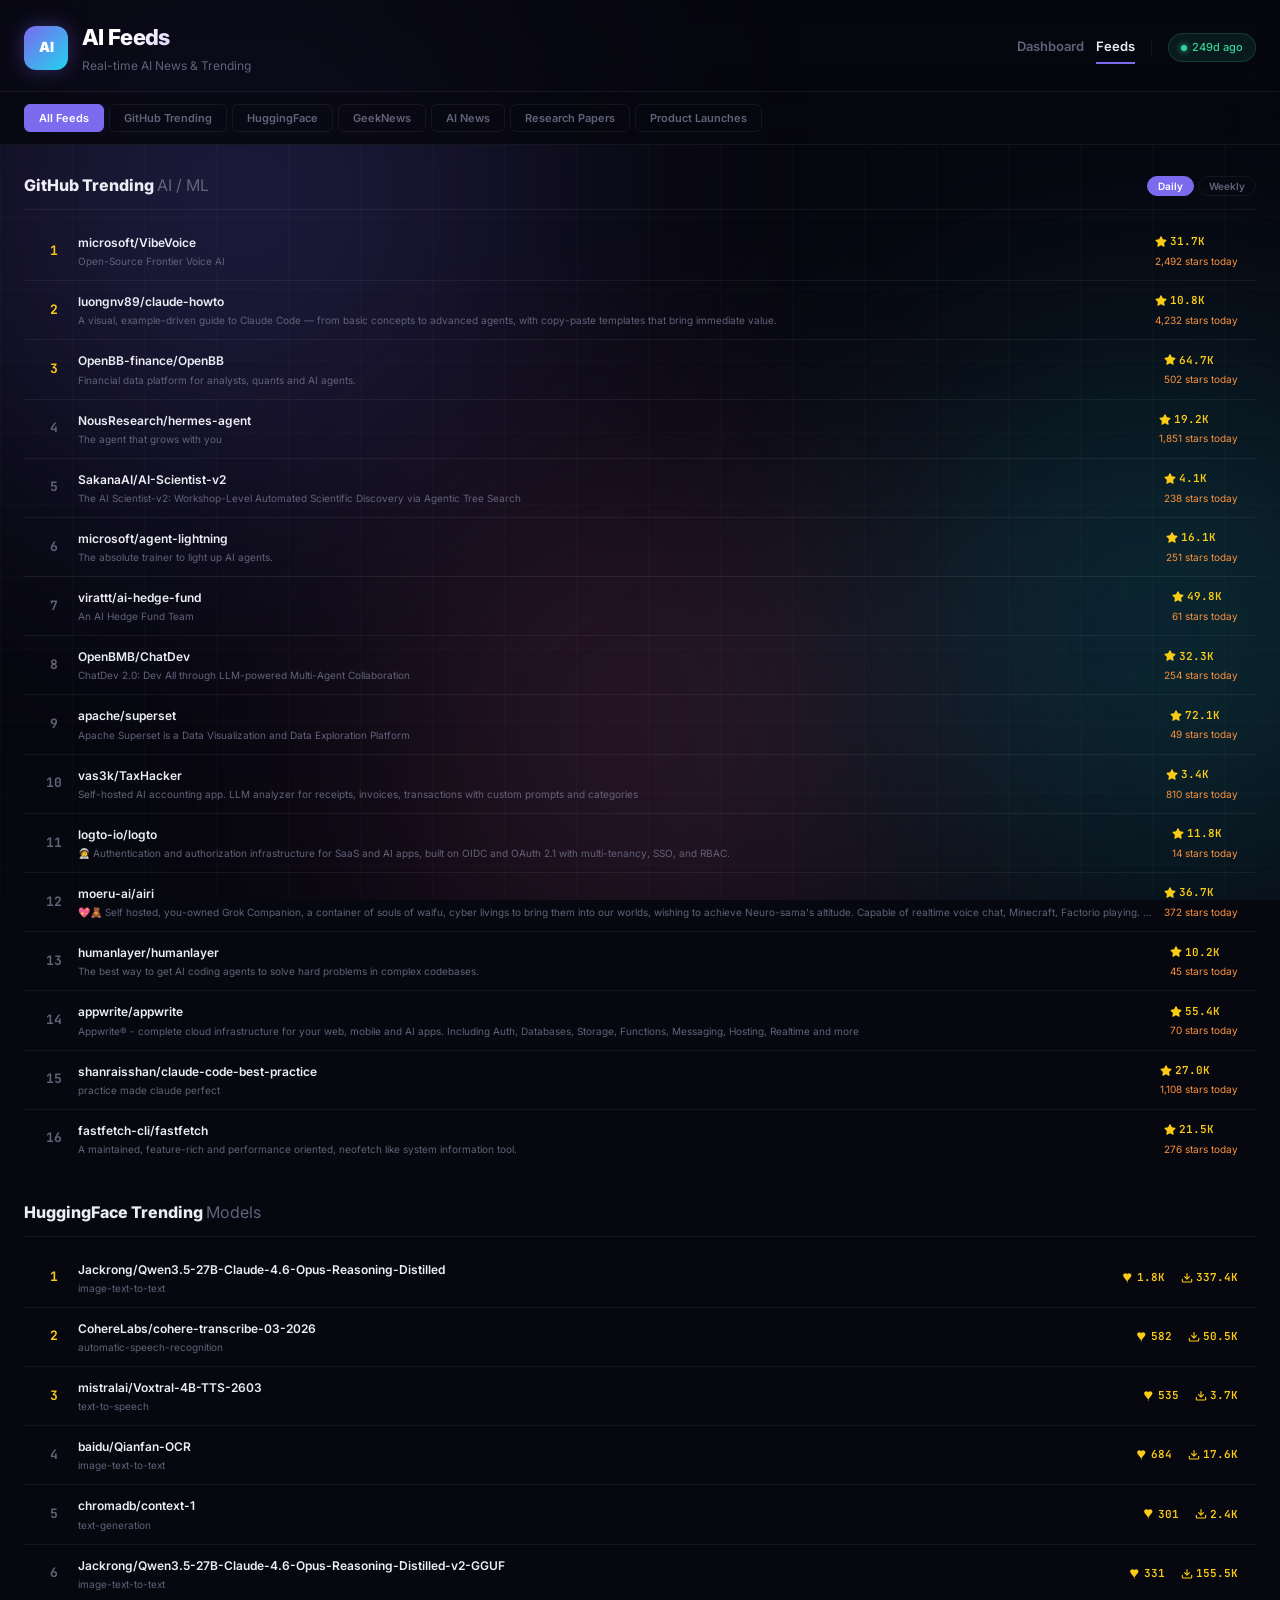
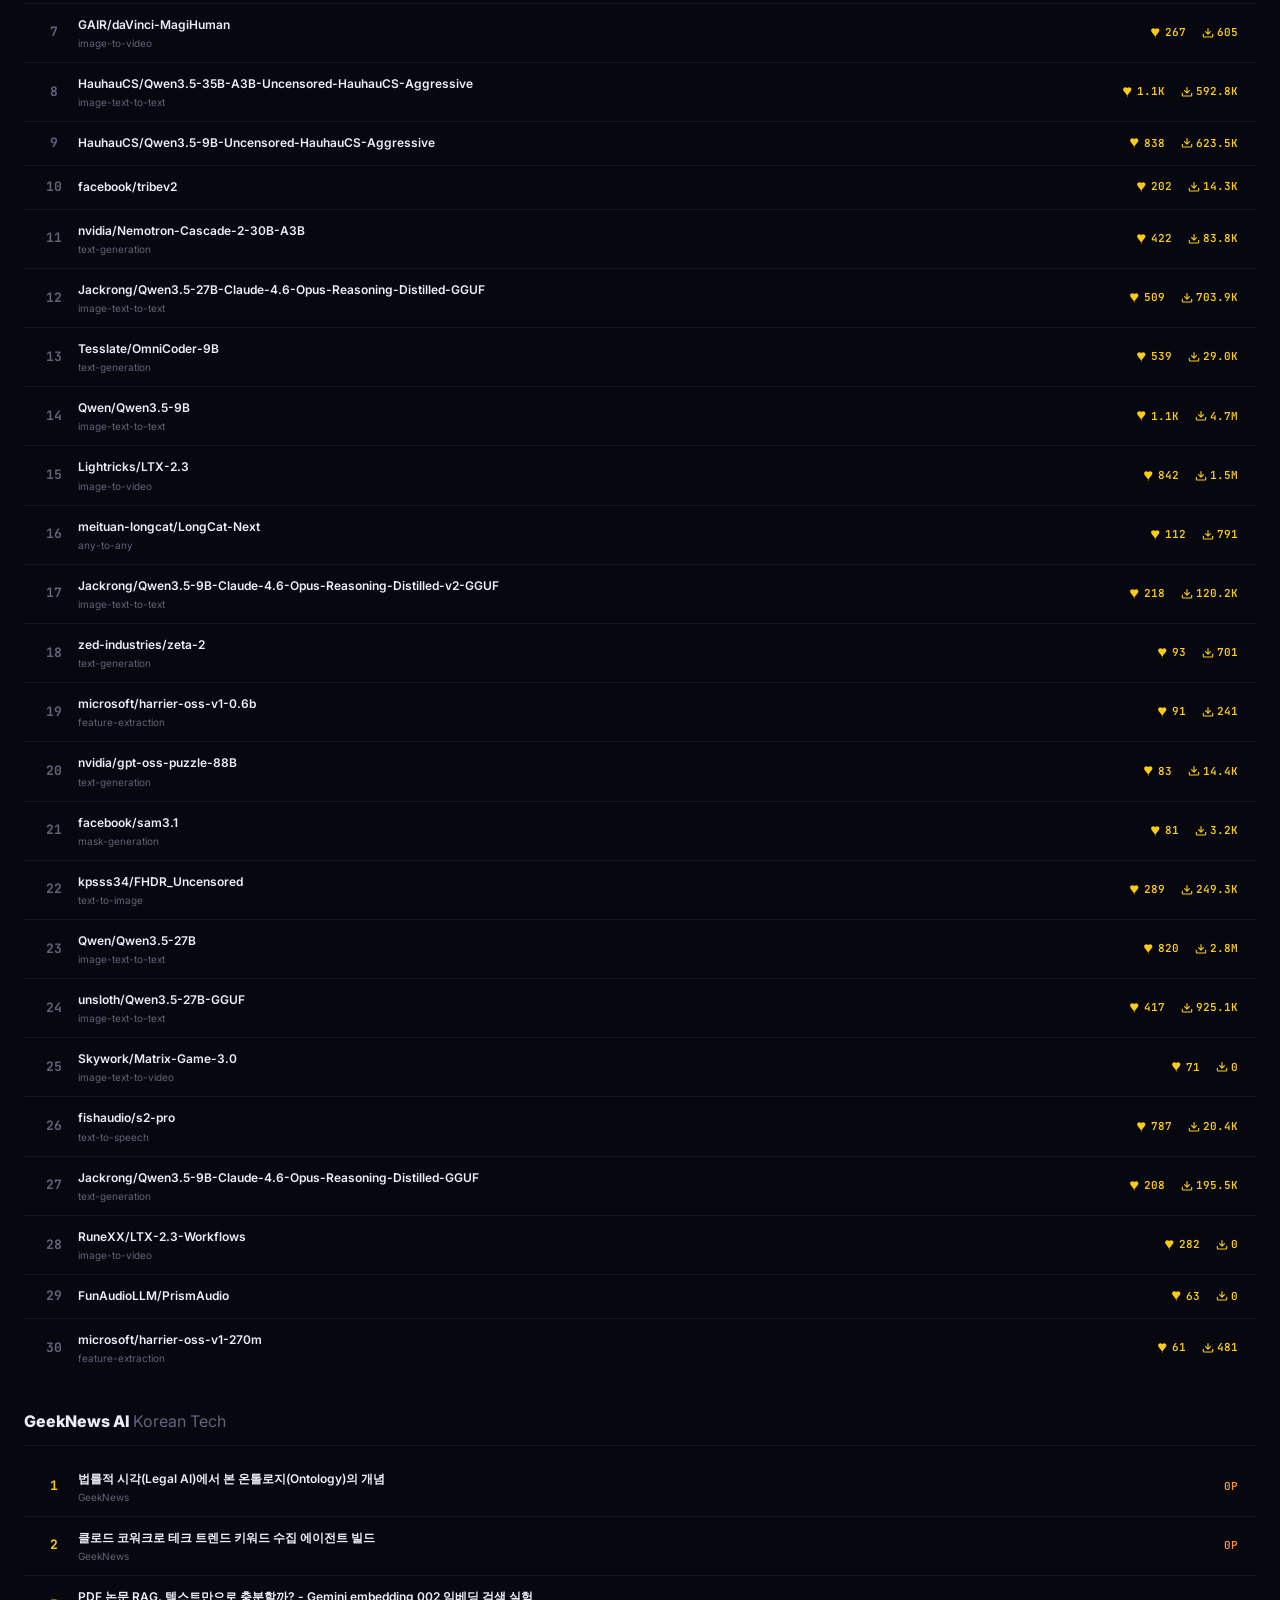
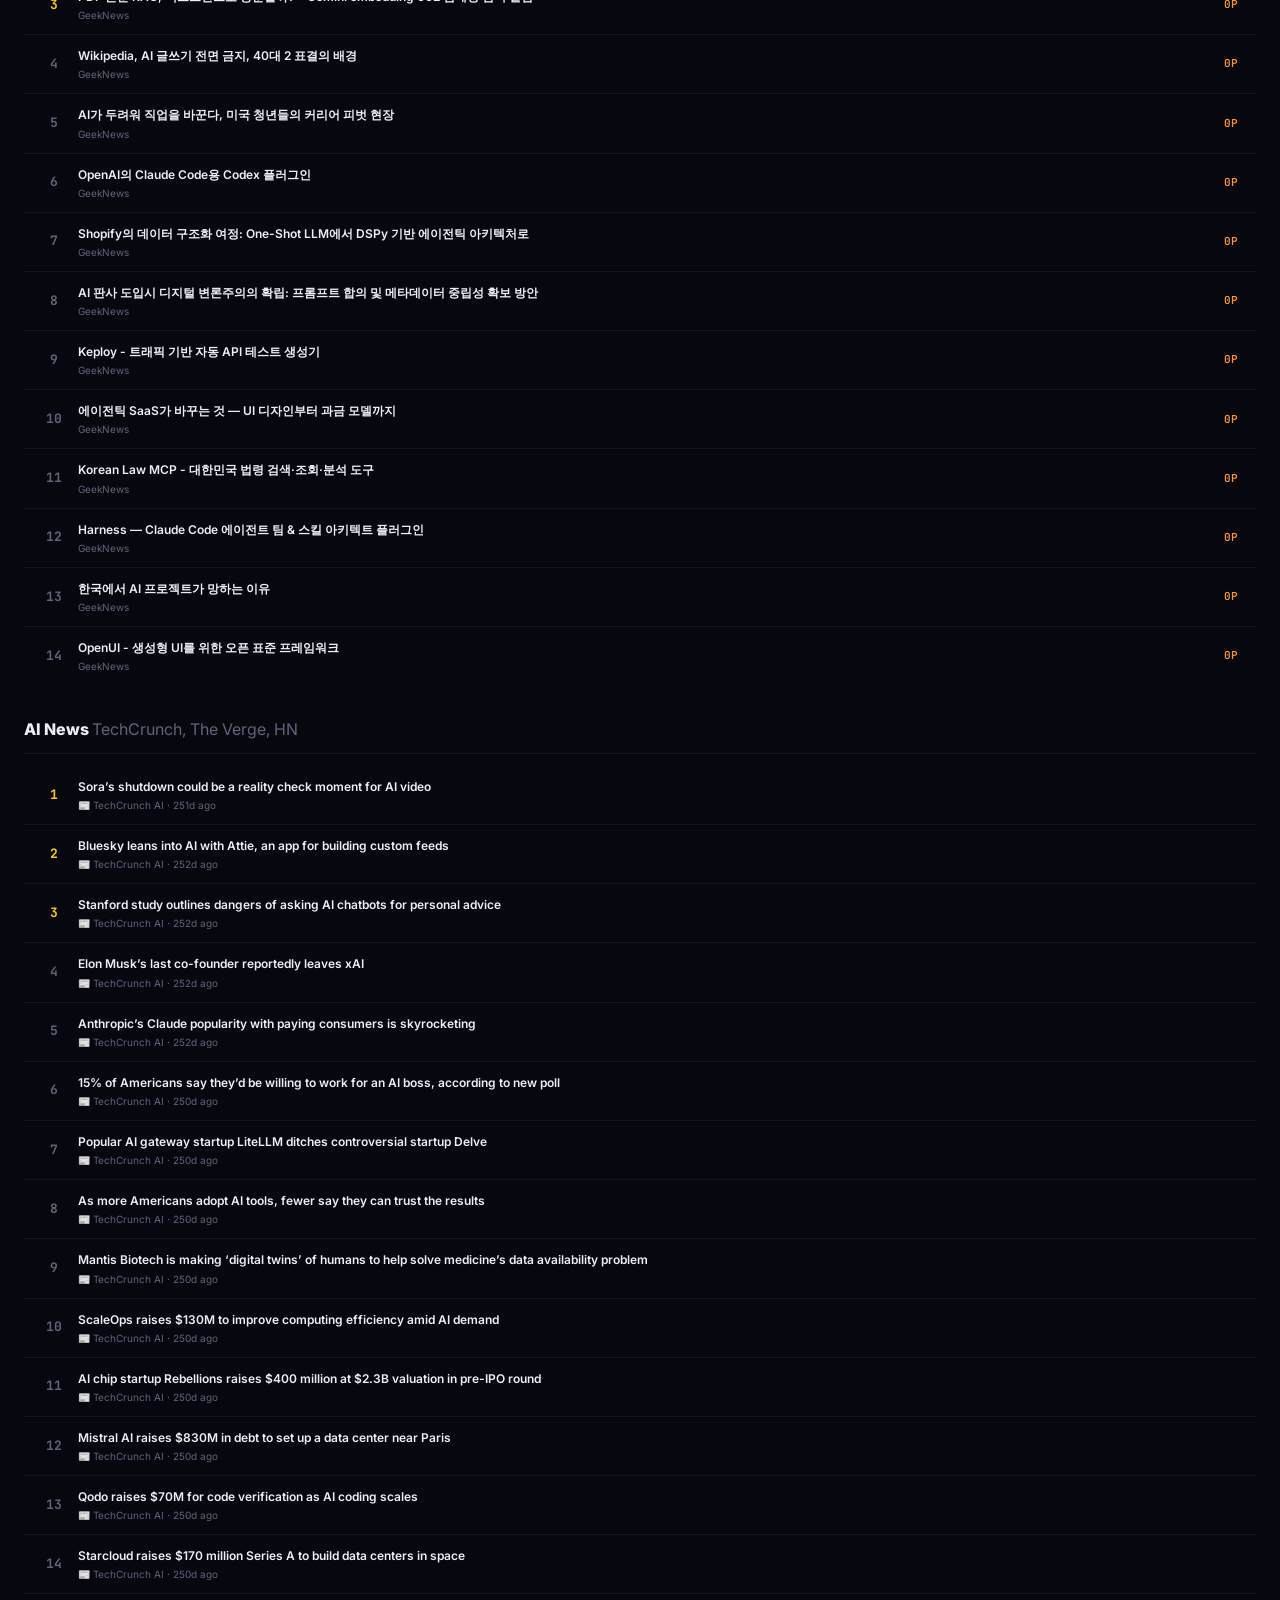
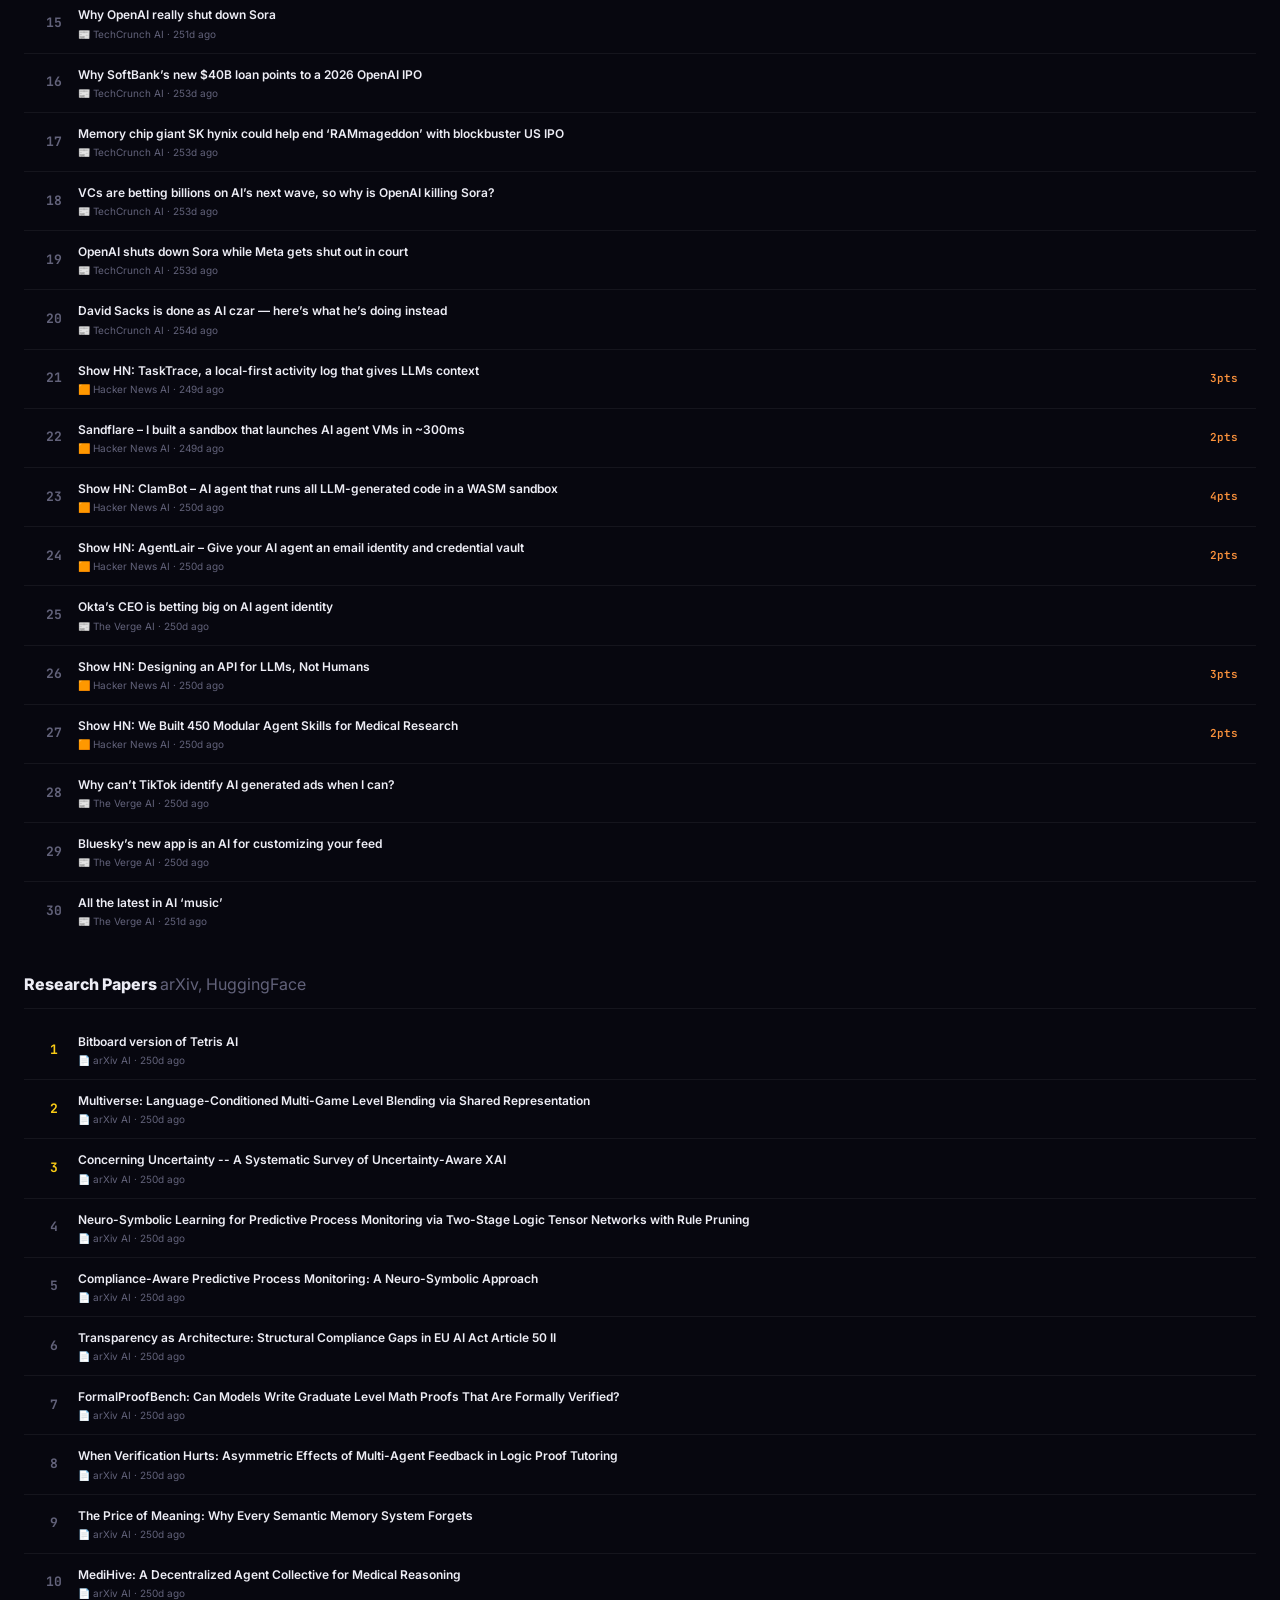
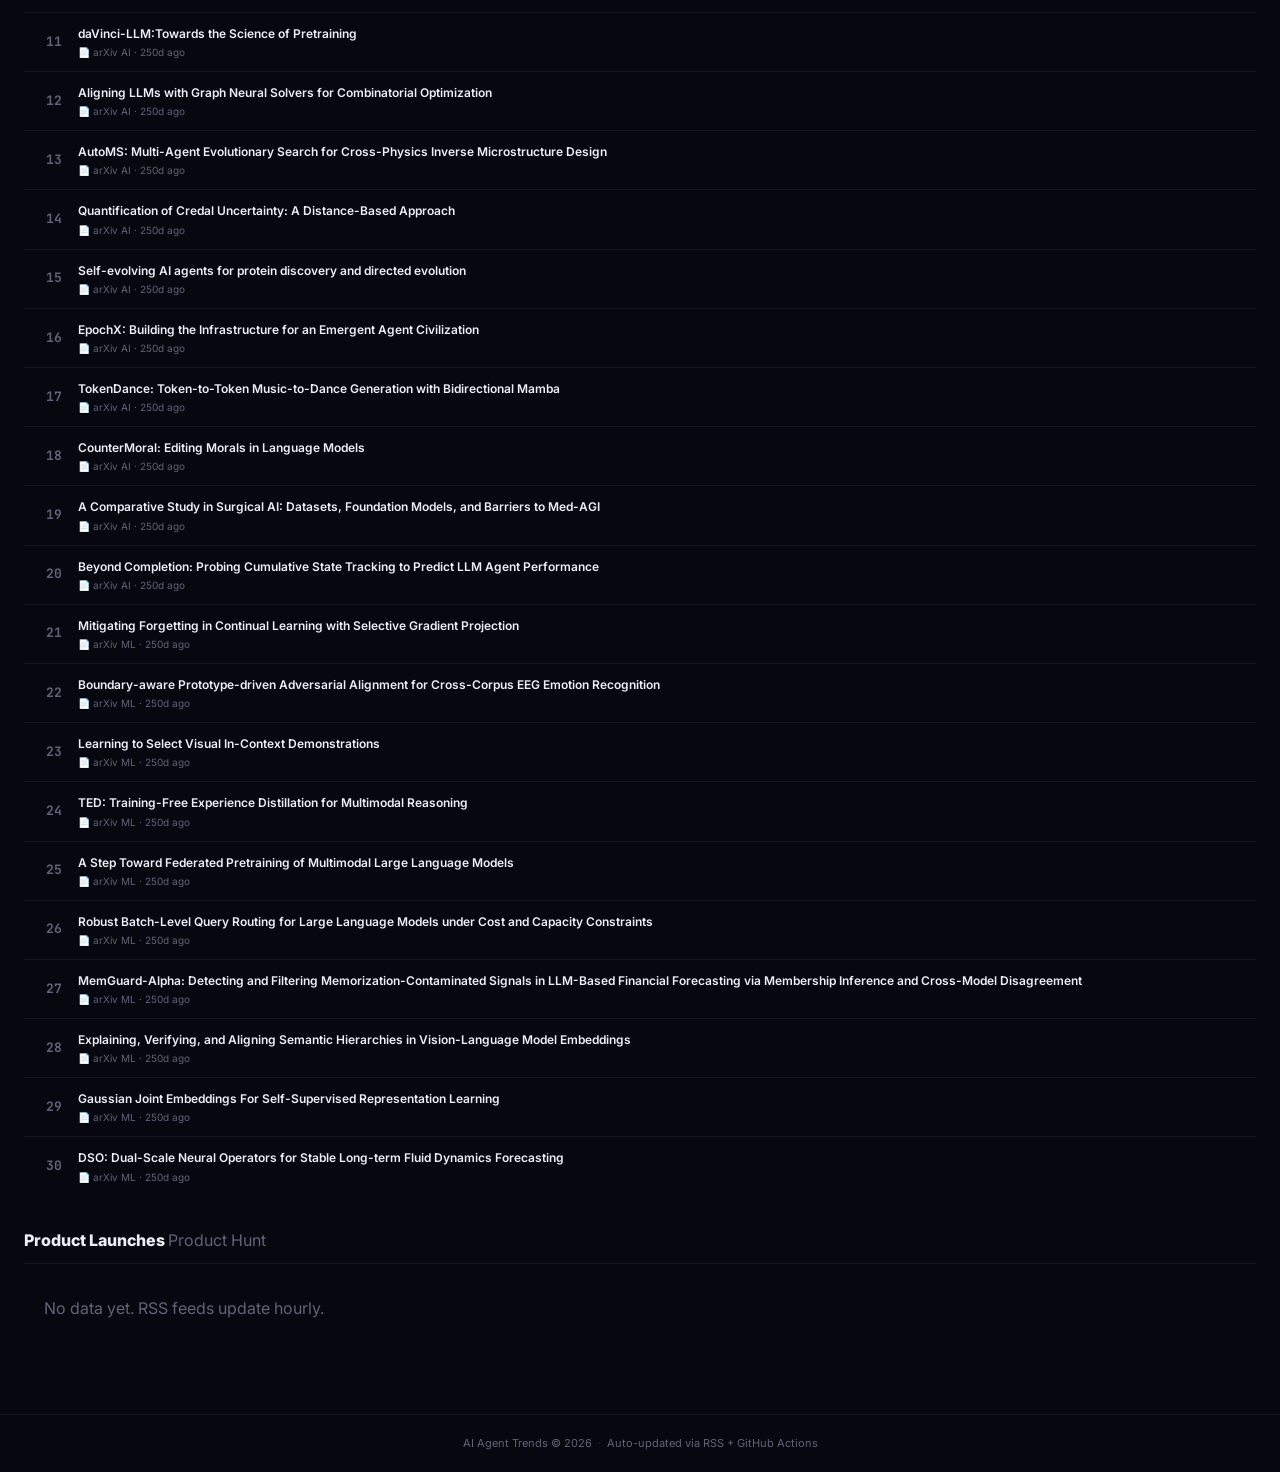
==== commit 6b80ee4b: "fix: navigation, highlight labels, remove duplicate hover effect 1. Navigation: add Dashboard / Feed" ====
--- a/docs/feeds.html
+++ b/docs/feeds.html
@@ -31,10 +31,12 @@
             </div>
           </a>
         </div>
-        <div class="header-badges">
-          <a href="./" class="badge badge-source" style="text-decoration:none">← Back to Dashboard</a>
+        <nav class="header-nav">
+          <a href="./" class="nav-link">Dashboard</a>
+          <a href="feeds.html" class="nav-link active">Feeds</a>
+          <span class="nav-sep"></span>
           <span class="badge badge-live" id="lastUpdated"><span class="live-dot"></span>Loading...</span>
-        </div>
+        </nav>
       </div>
     </div>
   </header>
--- a/docs/assets/style.css
+++ b/docs/assets/style.css
@@ -91,14 +91,23 @@
   -webkit-background-clip:text; -webkit-text-fill-color:transparent; background-clip:text;
 }
 .logo-sub { font-size:12px; color:var(--text-3); margin-top:1px }
-.header-right { display:flex; flex-direction:column; align-items:flex-end; gap:8px }
-.header-stats { display:flex; gap:16px }
+.header-nav {
+  display:flex; align-items:center; gap:12px; flex-wrap:wrap;
+}
+.nav-link {
+  font-size:13px; font-weight:600; color:var(--text-3);
+  text-decoration:none; padding:5px 0;
+  border-bottom:2px solid transparent;
+  transition:all .15s var(--ease);
+}
+.nav-link:hover { color:var(--text) }
+.nav-link.active { color:var(--text); border-bottom-color:var(--accent) }
+.nav-sep { width:1px; height:16px; background:var(--border); margin:0 4px }
 .h-stat { font-size:11px; color:var(--text-3) }
 .h-stat-n {
-  font-family:'JetBrains Mono',monospace; font-weight:700; font-size:14px;
-  color:var(--text); margin-right:2px;
-}
-.header-badges { display:flex; gap:8px; flex-wrap:wrap }
+  font-family:'JetBrains Mono',monospace; font-weight:700; font-size:13px;
+  color:var(--text-2); margin-right:1px;
+}
 .badge {
   display:inline-flex; align-items:center; gap:5px;
   padding:5px 12px; border-radius:16px; font-size:11px; font-weight:500;
@@ -151,6 +160,15 @@
 .topic-pill:hover { background:var(--accent-dim); color:var(--accent-l); border-color:rgba(124,106,239,.3) }
 .topic-pill .pill-hash { color:var(--accent-l); margin-right:2px }
 
+.highlights-header {
+  display:flex; align-items:baseline; gap:8px; margin-bottom:10px;
+}
+.highlights-title {
+  font-size:13px; font-weight:700; color:var(--text);
+}
+.highlights-sub {
+  font-size:11px; color:var(--text-3);
+}
 .highlights-grid {
   display:grid; grid-template-columns:repeat(auto-fill,minmax(260px,1fr)); gap:8px;
 }
@@ -176,6 +194,10 @@
 .hl-new .hl-icon { background:var(--green-dim) }
 .hl-surge .hl-icon { background:var(--accent-dim) }
 .hl-info { flex:1; min-width:0 }
+.hl-label { font-size:9px; font-weight:700; text-transform:uppercase; letter-spacing:.5px; margin-bottom:1px }
+.hl-hot .hl-label { color:var(--orange) }
+.hl-new .hl-label { color:var(--green) }
+.hl-surge .hl-label { color:var(--accent-l) }
 .hl-title { font-size:12px; font-weight:700; white-space:nowrap; overflow:hidden; text-overflow:ellipsis }
 .hl-sub { font-size:10px; color:var(--text-3); margin-top:1px }
 .hl-stat {
@@ -588,8 +610,7 @@
 }
 @media(max-width:768px) {
   .header-inner { flex-direction:column; align-items:flex-start }
-  .header-right { align-items:flex-start }
-  .header-stats { flex-wrap:wrap; gap:10px }
+  .header-nav { width:100%; flex-wrap:wrap }
   .stats-grid { grid-template-columns:repeat(2,1fr) }
   .filter-bar { flex-direction:column; align-items:stretch; gap:8px }
   .search-wrap { flex:none }
@@ -655,20 +676,10 @@
 .tool-card .card-name,
 .tool-card .card-score { transform:translateZ(20px) }
 
-/* ---- Subtle shimmer ripple on hover ---- */
-.tool-card::after {
-  content:''; position:absolute; inset:0; border-radius:inherit; z-index:0;
-  background:
-    radial-gradient(ellipse 120% 80% at var(--mx, 50%) var(--my, 50%),
-      rgba(124,106,239,.06) 0%, transparent 60%);
-  opacity:0; transition:opacity .4s var(--ease);
-  pointer-events:none;
-}
-.tool-card:hover::after { opacity:1 }
-/* soft border glow instead of spinning */
+/* ---- Card hover — border glow only (cursor spotlight handles the light) ---- */
 .tool-card:hover {
-  border-color:rgba(124,106,239,.2);
-  box-shadow:0 0 20px rgba(124,106,239,.06), var(--shadow);
+  border-color:rgba(124,106,239,.18);
+  box-shadow:0 4px 24px rgba(0,0,0,.3);
 }
 
 /* ---- Scroll-Driven Section Reveals ---- */
